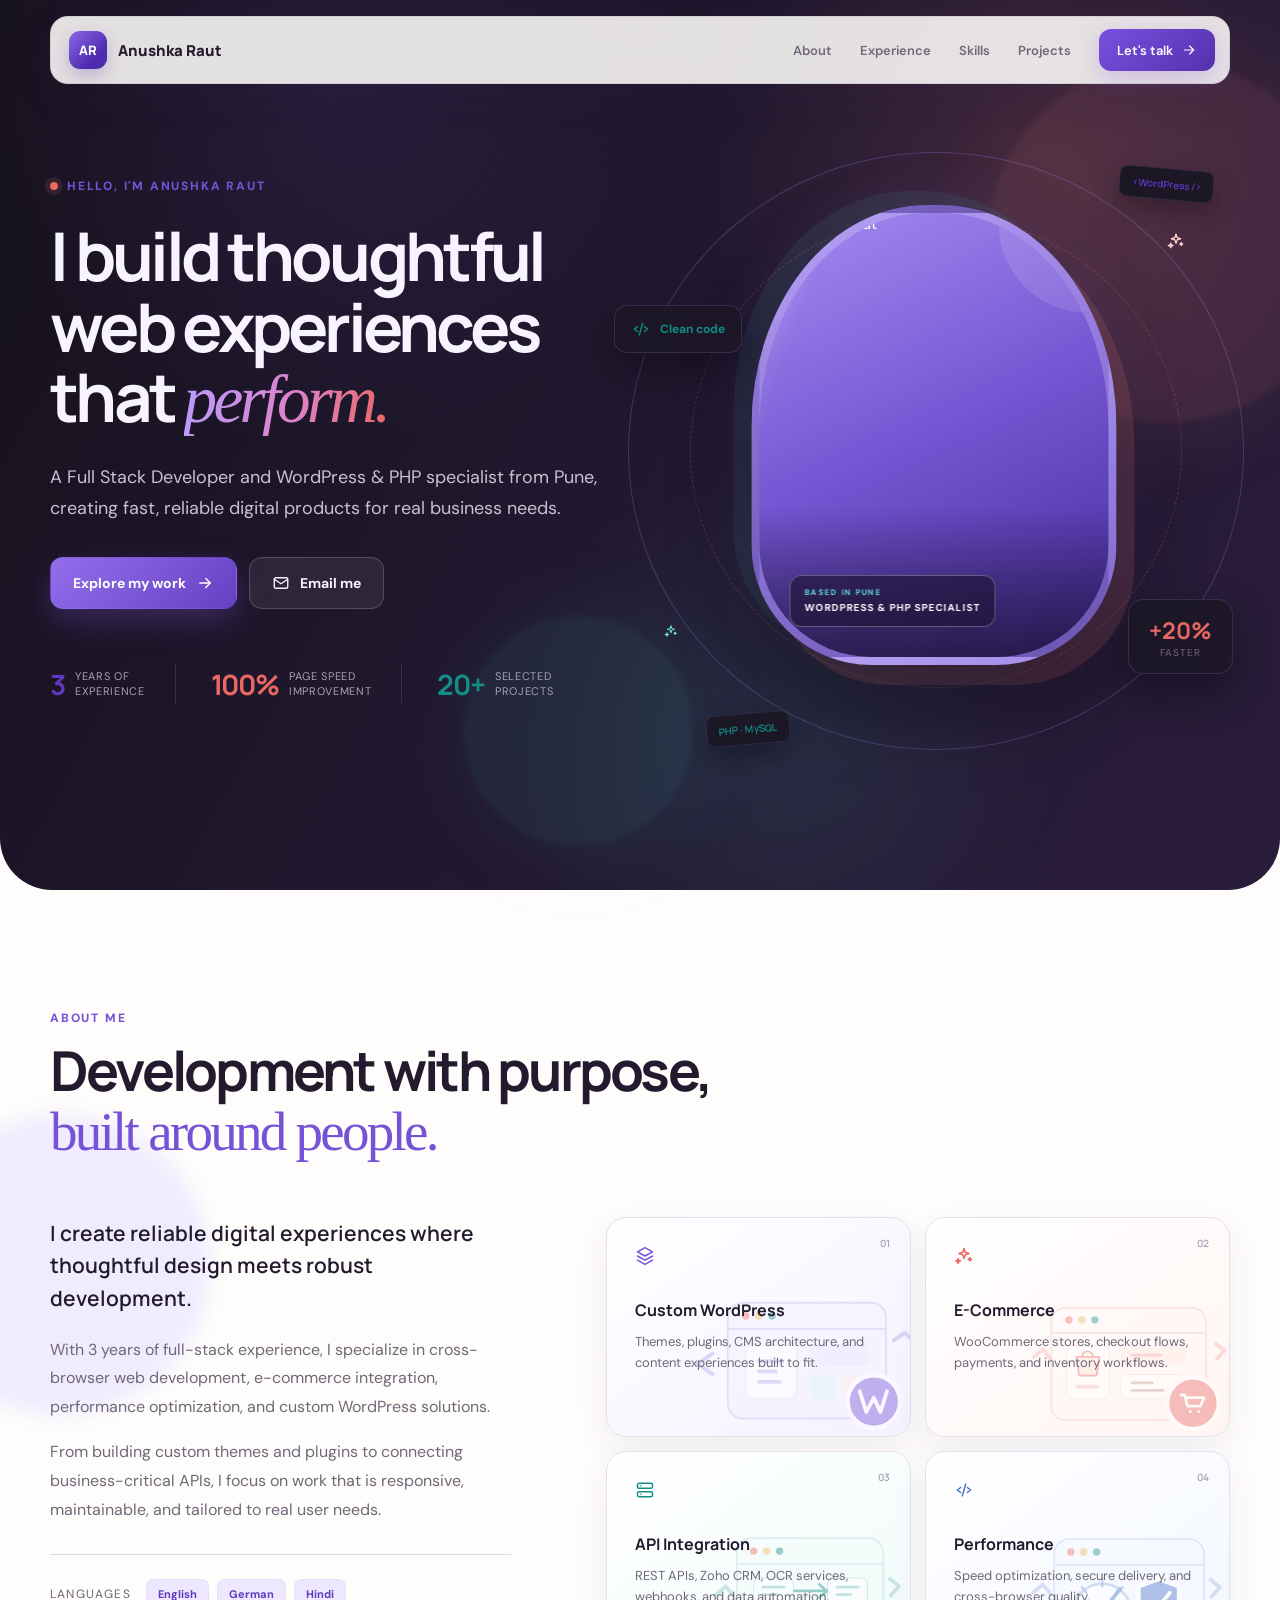
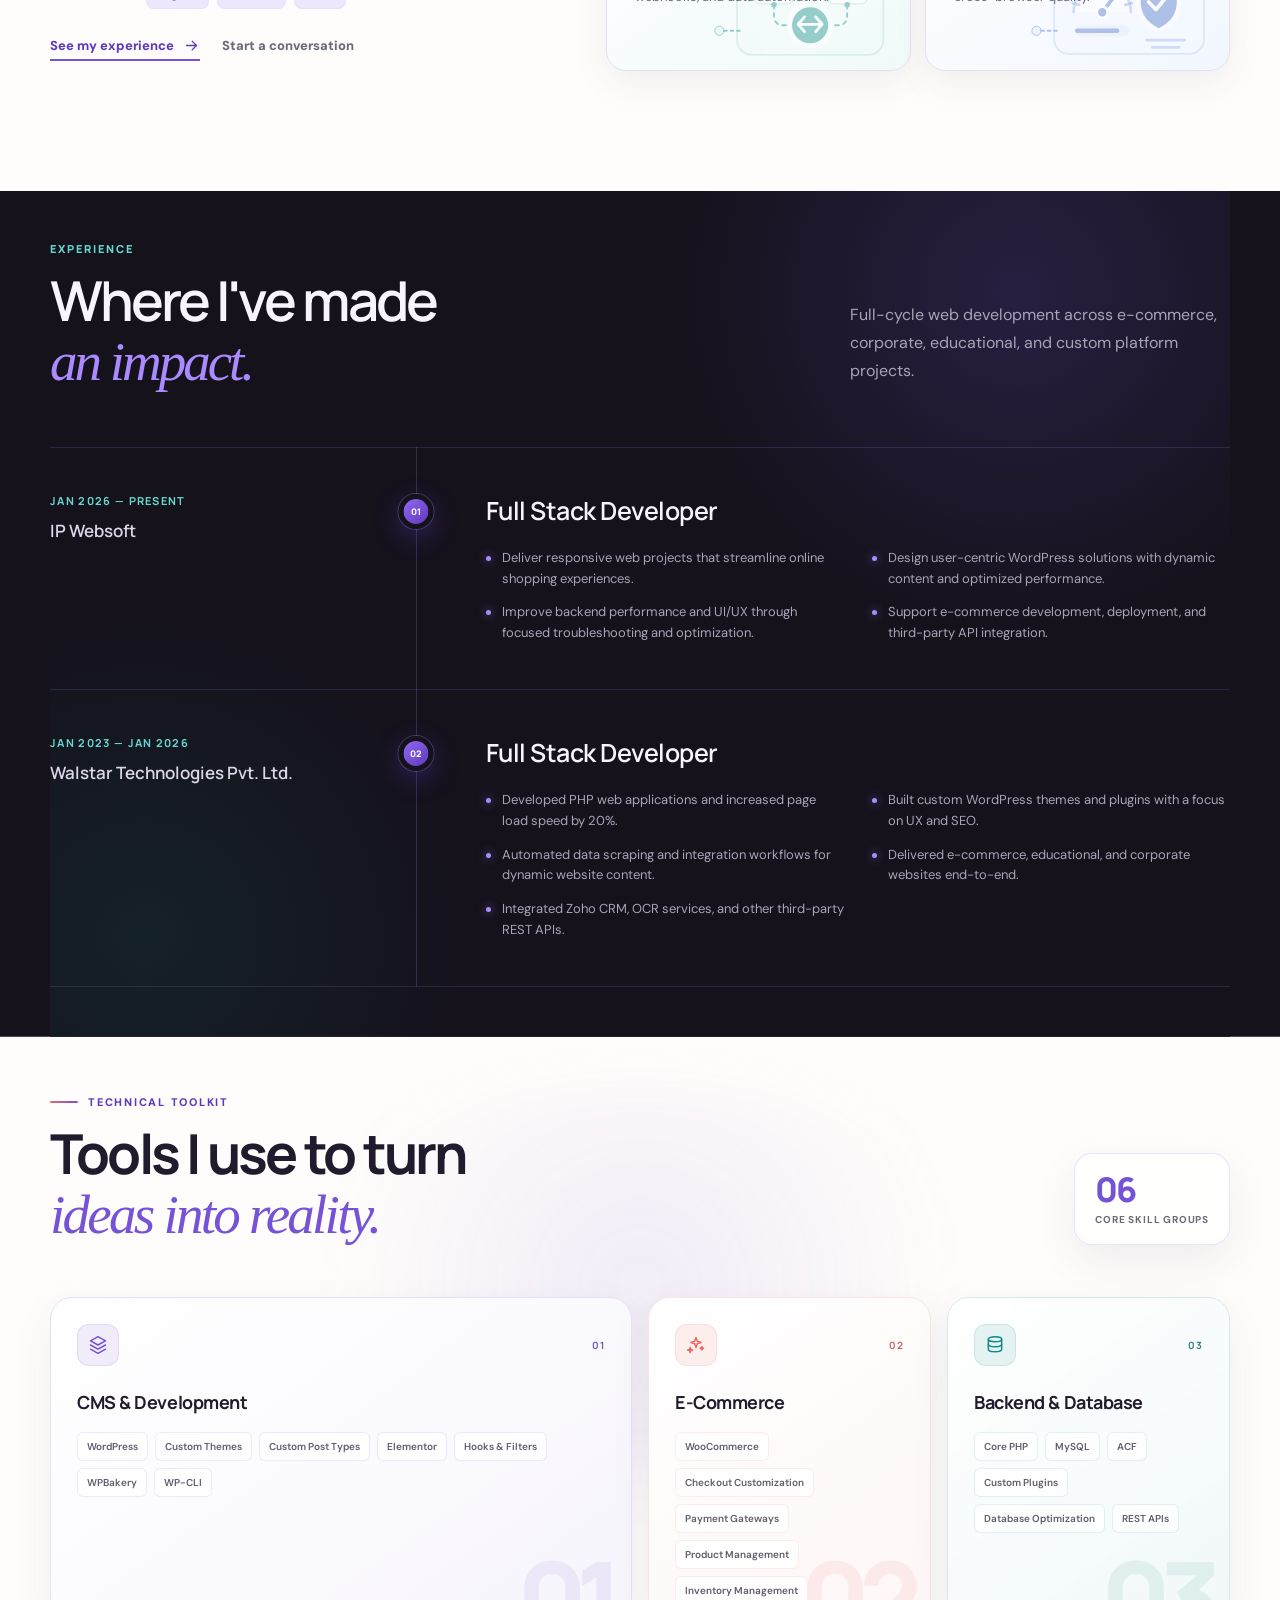
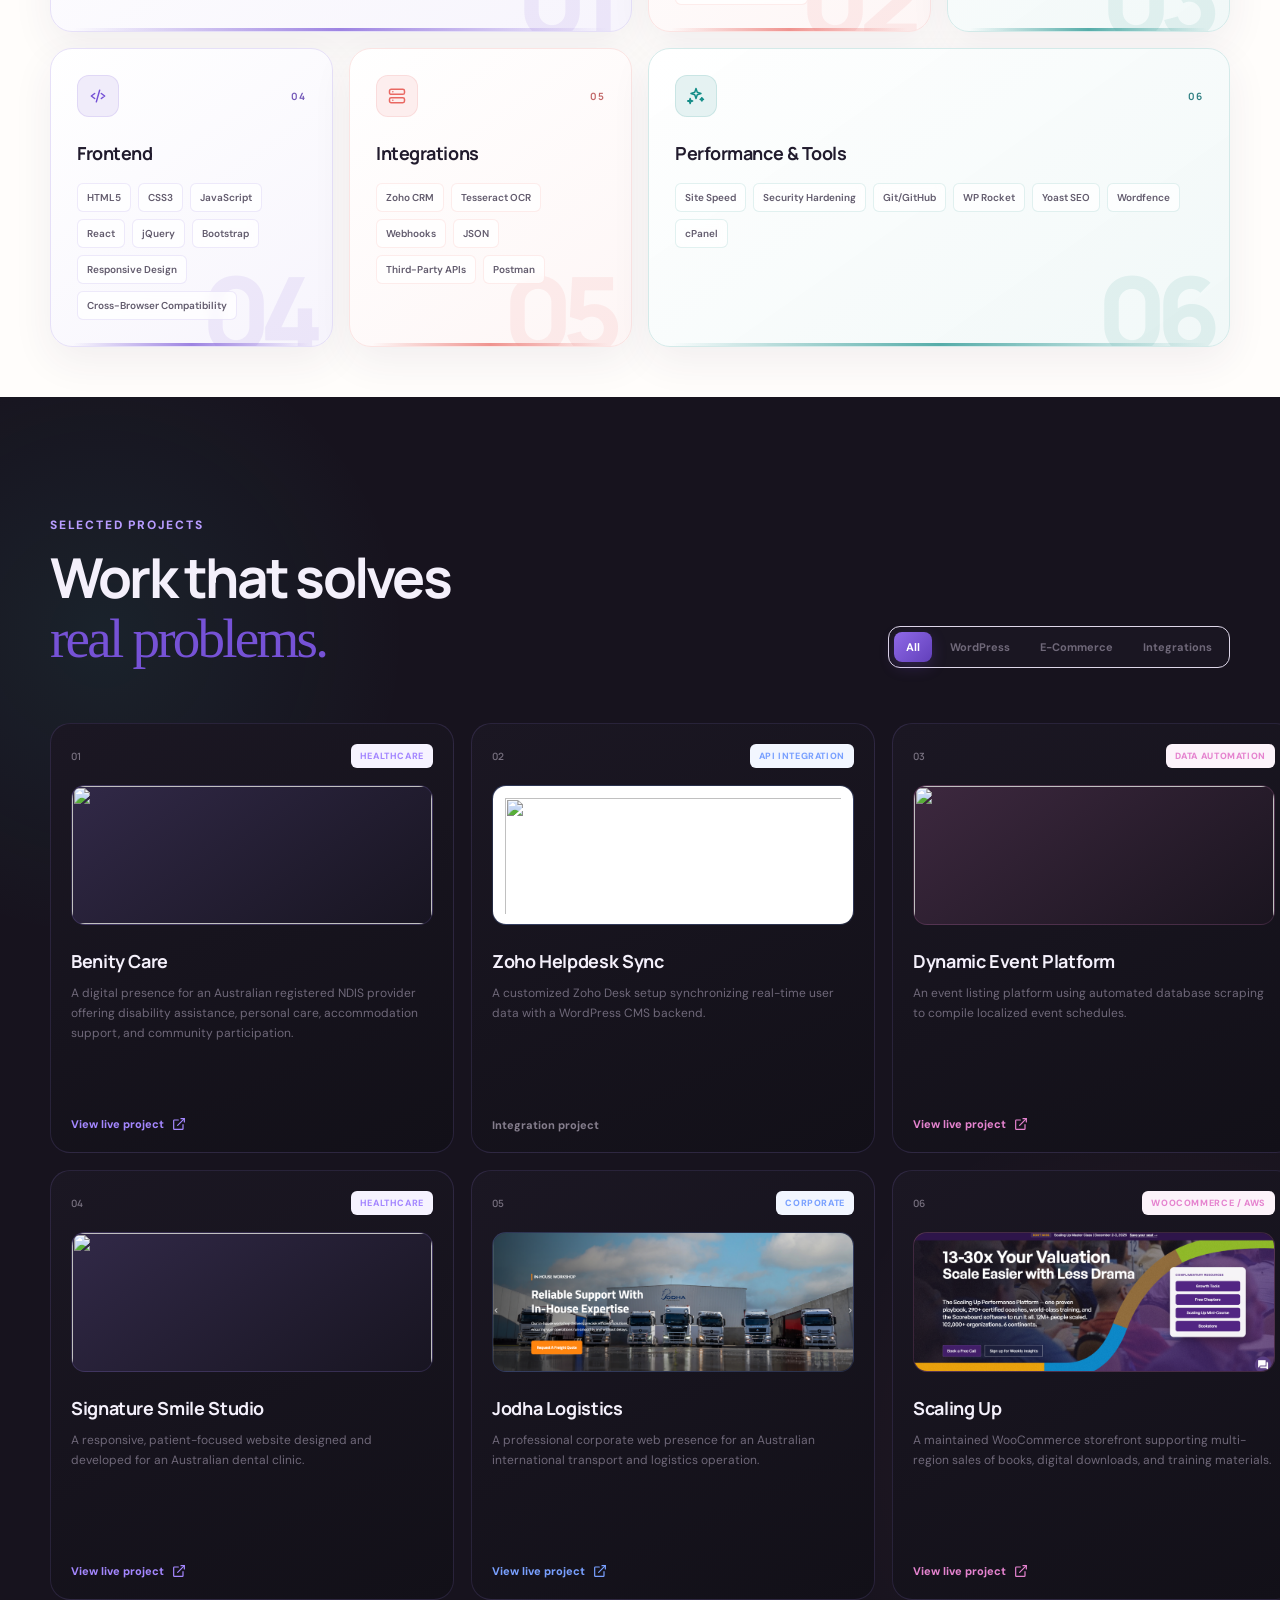
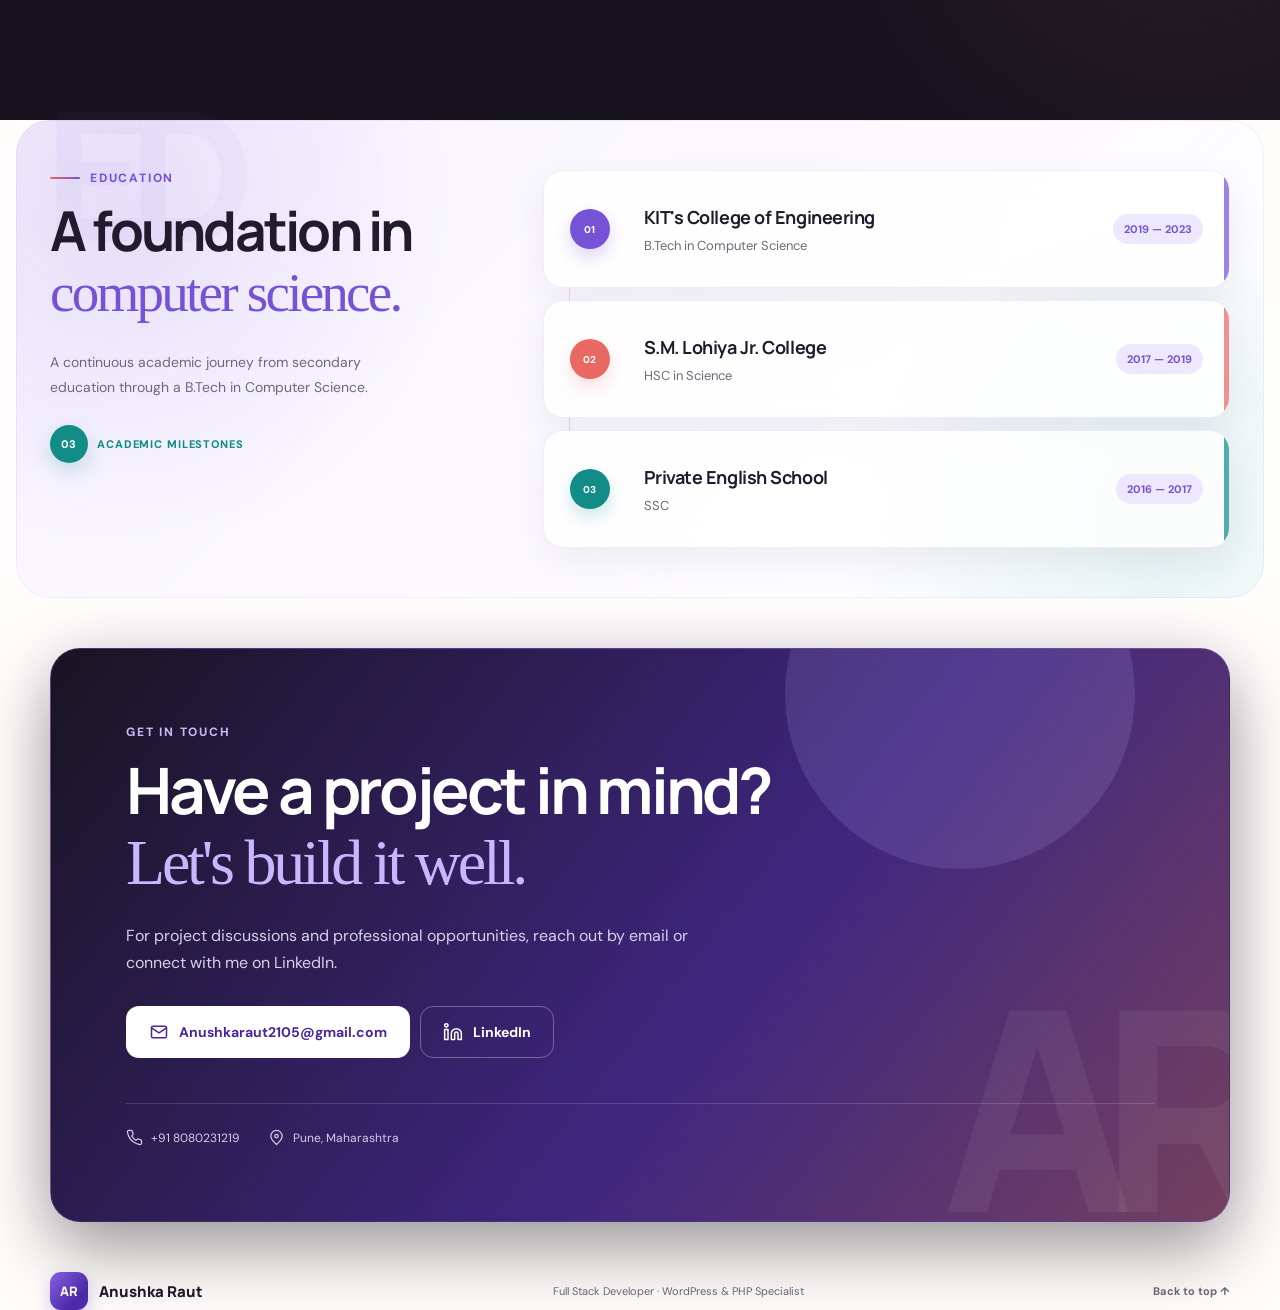
==== index.html @ 2fed09af "Add files from Figma Make" ====
<!doctype html>
<html lang="en">
  <head>
    <meta charset="UTF-8" />
    <meta name="viewport" content="width=device-width, initial-scale=1.0" />
    <meta name="description" content="Anushka Raut — Full Stack Developer and WordPress & PHP specialist in Pune." />
    <title>Anushka Raut | Full Stack Developer</title>
    <link rel="icon" href="/favicon.svg" />
    <link rel="stylesheet" href="/style.css" />
    <script type="module" src="/script.js"></script>
  </head>
  <body>
<div class="app-shell">
<header class="site-header">
<a href="#home" class="brand" aria-label="Anushka Raut, home">
<span>AR</span>
<strong>Anushka Raut</strong>
</a>
<nav class="nav-links" aria-label="Main navigation">
<a href="#about" class="">About</a>
<a href="#experience" class="">Experience</a>
<a href="#skills" class="">Skills</a>
<a href="#projects" class="">Projects</a>
<a class="nav-contact" href="#contact">Let&#x27;s talk <svg width="16" height="16" viewBox="0 0 24 24" fill="none" stroke="currentColor" stroke-width="1.8" stroke-linecap="round" stroke-linejoin="round" aria-hidden="true">
<path d="M5 12h14">
</path>
<path d="m13 6 6 6-6 6">
</path>
</svg>
</a>
</nav>
<button class="menu-button" aria-label="Open menu" aria-expanded="false">
<svg width="20" height="20" viewBox="0 0 24 24" fill="none" stroke="currentColor" stroke-width="1.8" stroke-linecap="round" stroke-linejoin="round" aria-hidden="true">
<path d="M4 7h16">
</path>
<path d="M4 12h16">
</path>
<path d="M4 17h16">
</path>
</svg>
</button>
</header>
<main>
<section id="home" class="hero section-wrap">
<div class="hero-glow glow-one">
</div>
<div class="hero-glow glow-two">
</div>
<div class="hero-content reveal">
<p class="eyebrow">
<span class="eyebrow-dot">
</span> Hello, I&#x27;m Anushka Raut</p>
<h1>I build thoughtful web experiences that <em>perform.</em>
</h1>
<p class="hero-copy">A Full Stack Developer and WordPress &amp; PHP specialist from Pune, creating fast, reliable digital products for real business needs.</p>
<div class="hero-actions">
<a href="#projects" class="button button-primary">Explore my work <svg width="18" height="18" viewBox="0 0 24 24" fill="none" stroke="currentColor" stroke-width="1.8" stroke-linecap="round" stroke-linejoin="round" aria-hidden="true">
<path d="M5 12h14">
</path>
<path d="m13 6 6 6-6 6">
</path>
</svg>
</a>
<a href="mailto:Anushkaraut2105@gmail.com" class="button button-secondary">
<svg width="18" height="18" viewBox="0 0 24 24" fill="none" stroke="currentColor" stroke-width="1.8" stroke-linecap="round" stroke-linejoin="round" aria-hidden="true">
<rect x="3" y="5" width="18" height="14" rx="2">
</rect>
<path d="m3 7 9 6 9-6">
</path>
</svg> Email me</a>
</div>
<div class="hero-proof">
<div>
<strong>3</strong>
<span>Years of<br/>experience</span>
</div>
<div>
<strong>100%</strong>
<span>Page speed<br/>improvement</span>
</div>
<div>
<strong>20+</strong>
<span>Selected<br/>projects</span>
</div>
</div>
</div>
<div class="hero-visual" aria-hidden="true">
<div class="orbit orbit-one">
</div>
<div class="orbit orbit-two">
</div>
<div class="portrait-mark">
<span class="mark-shine">
</span>
<span class="portrait-scan">
</span>
<img src="/anushka-raut-portrait.jpg" alt="Anushka Raut" class="absolute inset-0 h-full w-full object-cover object-top"/>
<small>
<span>Based in Pune</span>WordPress &amp; PHP Specialist</small>
</div>
<div class="floating-card card-code">
<svg width="20" height="20" viewBox="0 0 24 24" fill="none" stroke="currentColor" stroke-width="1.8" stroke-linecap="round" stroke-linejoin="round" aria-hidden="true">
<path d="m8 9-4 3 4 3">
</path>
<path d="m16 9 4 3-4 3">
</path>
<path d="m14 5-4 14">
</path>
</svg>
<span>Clean code</span>
</div>
<div class="floating-card card-speed">
<strong>+20%</strong>
<span>Faster</span>
</div>
<div class="code-pill pill-one">&lt;WordPress /&gt;</div>
<div class="code-pill pill-two">PHP · MySQL</div>
<span class="portrait-spark spark-one">
<svg width="18" height="18" viewBox="0 0 24 24" fill="none" stroke="currentColor" stroke-width="1.8" stroke-linecap="round" stroke-linejoin="round" aria-hidden="true">
<path d="m12 3-1.5 4.5L6 9l4.5 1.5L12 15l1.5-4.5L18 9l-4.5-1.5L12 3ZM5 15l-.7 2.3L2 18l2.3.7L5 21l.7-2.3L8 18l-2.3-.7L5 15ZM19 14l-.7 1.3-1.3.7 1.3.7L19 18l.7-1.3 1.3-.7-1.3-.7L19 14Z">
</path>
</svg>
</span>
<span class="portrait-spark spark-two">
<svg width="14" height="14" viewBox="0 0 24 24" fill="none" stroke="currentColor" stroke-width="1.8" stroke-linecap="round" stroke-linejoin="round" aria-hidden="true">
<path d="m12 3-1.5 4.5L6 9l4.5 1.5L12 15l1.5-4.5L18 9l-4.5-1.5L12 3ZM5 15l-.7 2.3L2 18l2.3.7L5 21l.7-2.3L8 18l-2.3-.7L5 15ZM19 14l-.7 1.3-1.3.7 1.3.7L19 18l.7-1.3 1.3-.7-1.3-.7L19 14Z">
</path>
</svg>
</span>
</div>
</section>
<section id="about" class="about section-wrap">
<div class="section-heading">
<p class="section-kicker">About me</p>
<h2>Development with purpose,<br/>
<span>built around people.</span>
</h2>
</div>
<div class="about-grid">
<div class="about-copy">
<p class="lead">I create reliable digital experiences where thoughtful design meets robust development.</p>
<p>With 3 years of full-stack experience, I specialize in cross-browser web development, e-commerce integration, performance optimization, and custom WordPress solutions.</p>
<p>From building custom themes and plugins to connecting business-critical APIs, I focus on work that is responsive, maintainable, and tailored to real user needs.</p>
<div class="language-row">
<span>Languages</span>
<strong>English</strong>
<strong>German</strong>
<strong>Hindi</strong>
</div>
<div class="about-actions">
<a href="#experience" class="text-link">See my experience <svg width="17" height="17" viewBox="0 0 24 24" fill="none" stroke="currentColor" stroke-width="1.8" stroke-linecap="round" stroke-linejoin="round" aria-hidden="true">
<path d="M5 12h14">
</path>
<path d="m13 6 6 6-6 6">
</path>
</svg>
</a>
<a href="#contact" class="text-link muted-link">Start a conversation</a>
</div>
</div>
<div class="focus-grid">
<article style="background-image:url(&quot;data:image/svg+xml,%3Csvg xmlns=&#x27;http://www.w3.org/2000/svg&#x27; width=&#x27;260&#x27; height=&#x27;190&#x27; viewBox=&#x27;0 0 260 190&#x27;%3E%3Cg opacity=&#x27;.42&#x27; fill=&#x27;none&#x27; stroke-linecap=&#x27;round&#x27; stroke-linejoin=&#x27;round&#x27;%3E%3Cpath d=&#x27;M72 40h136a16 16 0 0 1 16 16v91a16 16 0 0 1-16 16H72a16 16 0 0 1-16-16V56a16 16 0 0 1 16-16Z&#x27; fill=&#x27;%23f4f0ff&#x27; stroke=&#x27;%23cbbcf1&#x27; stroke-width=&#x27;2&#x27;/%3E%3Cpath d=&#x27;M57 68h166&#x27; stroke=&#x27;%23cbbcf1&#x27; stroke-width=&#x27;2&#x27;/%3E%3Ccircle cx=&#x27;75&#x27; cy=&#x27;54&#x27; r=&#x27;4&#x27; fill=&#x27;%23e96862&#x27;/%3E%3Ccircle cx=&#x27;89&#x27; cy=&#x27;54&#x27; r=&#x27;4&#x27; fill=&#x27;%23f2b45f&#x27;/%3E%3Ccircle cx=&#x27;103&#x27; cy=&#x27;54&#x27; r=&#x27;4&#x27; fill=&#x27;%23128c87&#x27;/%3E%3Crect x=&#x27;75&#x27; y=&#x27;85&#x27; width=&#x27;54&#x27; height=&#x27;57&#x27; rx=&#x27;8&#x27; fill=&#x27;%23ffffff&#x27; stroke=&#x27;%23ded7e9&#x27;/%3E%3Cpath d=&#x27;M89 102h25M89 113h18M89 124h22&#x27; stroke=&#x27;%237652d6&#x27; stroke-width=&#x27;4&#x27; opacity=&#x27;.45&#x27;/%3E%3Crect x=&#x27;143&#x27; y=&#x27;85&#x27; width=&#x27;62&#x27; height=&#x27;22&#x27; rx=&#x27;6&#x27; fill=&#x27;%23e9e1ff&#x27;/%3E%3Crect x=&#x27;143&#x27; y=&#x27;117&#x27; width=&#x27;28&#x27; height=&#x27;25&#x27; rx=&#x27;6&#x27; fill=&#x27;%23d9f3f0&#x27;/%3E%3Crect x=&#x27;177&#x27; y=&#x27;117&#x27; width=&#x27;28&#x27; height=&#x27;25&#x27; rx=&#x27;6&#x27; fill=&#x27;%23ffe8e5&#x27;/%3E%3Ccircle cx=&#x27;211&#x27; cy=&#x27;145&#x27; r=&#x27;28&#x27; fill=&#x27;%237652d6&#x27; stroke=&#x27;%23ffffff&#x27; stroke-width=&#x27;5&#x27;/%3E%3Cpath d=&#x27;m196 134 7 22 8-15 7 15 7-22&#x27; stroke=&#x27;%23ffffff&#x27; stroke-width=&#x27;4&#x27;/%3E%3Cpath d=&#x27;M40 94 24 105l16 11M232 80l12-8 10 10&#x27; stroke=&#x27;%237652d6&#x27; stroke-width=&#x27;4&#x27; opacity=&#x27;.5&#x27;/%3E%3C/g%3E%3C/svg%3E&quot;), linear-gradient(145deg, rgba(255,255,255,.97), rgba(244,240,255,.92));background-position:right -10px bottom -8px, center;background-repeat:no-repeat;background-size:245px auto, cover">
<span>01</span>
<svg width="20" height="20" viewBox="0 0 24 24" fill="none" stroke="currentColor" stroke-width="1.8" stroke-linecap="round" stroke-linejoin="round" aria-hidden="true">
<path d="m12 2 9 5-9 5-9-5 9-5Z">
</path>
<path d="m3 12 9 5 9-5">
</path>
<path d="m3 17 9 5 9-5">
</path>
</svg>
<h3>Custom WordPress</h3>
<p>Themes, plugins, CMS architecture, and content experiences built to fit.</p>
</article>
<article style="background-image:url(&quot;data:image/svg+xml,%3Csvg xmlns=&#x27;http://www.w3.org/2000/svg&#x27; width=&#x27;270&#x27; height=&#x27;190&#x27; viewBox=&#x27;0 0 270 190&#x27;%3E%3Cg opacity=&#x27;.4&#x27; fill=&#x27;none&#x27; stroke-linecap=&#x27;round&#x27; stroke-linejoin=&#x27;round&#x27;%3E%3Cpath d=&#x27;M78 43h137a15 15 0 0 1 15 15v91a15 15 0 0 1-15 15H78a15 15 0 0 1-15-15V58a15 15 0 0 1 15-15Z&#x27; fill=&#x27;%23fff7f5&#x27; stroke=&#x27;%23f0c5c1&#x27; stroke-width=&#x27;2&#x27;/%3E%3Cpath d=&#x27;M64 70h165&#x27; stroke=&#x27;%23f0c5c1&#x27; stroke-width=&#x27;2&#x27;/%3E%3Ccircle cx=&#x27;82&#x27; cy=&#x27;56&#x27; r=&#x27;4&#x27; fill=&#x27;%23e96862&#x27;/%3E%3Ccircle cx=&#x27;96&#x27; cy=&#x27;56&#x27; r=&#x27;4&#x27; fill=&#x27;%23f2b45f&#x27;/%3E%3Ccircle cx=&#x27;110&#x27; cy=&#x27;56&#x27; r=&#x27;4&#x27; fill=&#x27;%23128c87&#x27;/%3E%3Crect x=&#x27;79&#x27; y=&#x27;84&#x27; width=&#x27;47&#x27; height=&#x27;57&#x27; rx=&#x27;8&#x27; fill=&#x27;%23ffffff&#x27; stroke=&#x27;%23efd8d5&#x27;/%3E%3Cpath d=&#x27;M90 96h25l-3 20H93Z&#x27; fill=&#x27;%23ffe1dd&#x27; stroke=&#x27;%23e96862&#x27; stroke-width=&#x27;2&#x27;/%3E%3Cpath d=&#x27;M96 96a6 6 0 0 1 12 0&#x27; stroke=&#x27;%23e96862&#x27; stroke-width=&#x27;2&#x27;/%3E%3Cpath d=&#x27;M91 128h22&#x27; stroke=&#x27;%23e96862&#x27; stroke-width=&#x27;4&#x27; opacity=&#x27;.45&#x27;/%3E%3Crect x=&#x27;138&#x27; y=&#x27;84&#x27; width=&#x27;71&#x27; height=&#x27;21&#x27; rx=&#x27;6&#x27; fill=&#x27;%23ffe5e2&#x27;/%3E%3Cpath d=&#x27;M150 94h31&#x27; stroke=&#x27;%23e96862&#x27; stroke-width=&#x27;3&#x27; opacity=&#x27;.6&#x27;/%3E%3Crect x=&#x27;138&#x27; y=&#x27;115&#x27; width=&#x27;71&#x27; height=&#x27;26&#x27; rx=&#x27;7&#x27; fill=&#x27;%23ffffff&#x27; stroke=&#x27;%23efd8d5&#x27;/%3E%3Cpath d=&#x27;M150 124h22M150 132h34&#x27; stroke=&#x27;%23c89f9b&#x27; stroke-width=&#x27;3&#x27;/%3E%3Ccircle cx=&#x27;216&#x27; cy=&#x27;146&#x27; r=&#x27;28&#x27; fill=&#x27;%23e96862&#x27; stroke=&#x27;%23ffffff&#x27; stroke-width=&#x27;5&#x27;/%3E%3Cpath d=&#x27;M203 137h4l3 12h14l4-9h-18M213 155h.1M222 155h.1&#x27; stroke=&#x27;%23ffffff&#x27; stroke-width=&#x27;3&#x27;/%3E%3Cpath d=&#x27;m44 96 10-8 8 10M241 82l9 7-8 9&#x27; stroke=&#x27;%23e96862&#x27; stroke-width=&#x27;4&#x27; opacity=&#x27;.5&#x27;/%3E%3C/g%3E%3C/svg%3E&quot;), linear-gradient(145deg, rgba(255,255,255,.97), rgba(255,244,242,.92));background-position:right -14px bottom -8px, center;background-repeat:no-repeat;background-size:250px auto, cover">
<span>02</span>
<svg width="20" height="20" viewBox="0 0 24 24" fill="none" stroke="currentColor" stroke-width="1.8" stroke-linecap="round" stroke-linejoin="round" aria-hidden="true">
<path d="m12 3-1.5 4.5L6 9l4.5 1.5L12 15l1.5-4.5L18 9l-4.5-1.5L12 3ZM5 15l-.7 2.3L2 18l2.3.7L5 21l.7-2.3L8 18l-2.3-.7L5 15ZM19 14l-.7 1.3-1.3.7 1.3.7L19 18l.7-1.3 1.3-.7-1.3-.7L19 14Z">
</path>
</svg>
<h3>E-Commerce</h3>
<p>WooCommerce stores, checkout flows, payments, and inventory workflows.</p>
</article>
<article style="background-image:url(&quot;data:image/svg+xml,%3Csvg xmlns=&#x27;http://www.w3.org/2000/svg&#x27; width=&#x27;270&#x27; height=&#x27;190&#x27; viewBox=&#x27;0 0 270 190&#x27;%3E%3Cg opacity=&#x27;.42&#x27; fill=&#x27;none&#x27; stroke-linecap=&#x27;round&#x27; stroke-linejoin=&#x27;round&#x27;%3E%3Cpath d=&#x27;M84 39h126a16 16 0 0 1 16 16v94a16 16 0 0 1-16 16H84a16 16 0 0 1-16-16V55a16 16 0 0 1 16-16Z&#x27; fill=&#x27;%23f1fbfa&#x27; stroke=&#x27;%23b7dedb&#x27; stroke-width=&#x27;2&#x27;/%3E%3Cpath d=&#x27;M69 67h156&#x27; stroke=&#x27;%23b7dedb&#x27; stroke-width=&#x27;2&#x27;/%3E%3Ccircle cx=&#x27;86&#x27; cy=&#x27;53&#x27; r=&#x27;4&#x27; fill=&#x27;%23e96862&#x27;/%3E%3Ccircle cx=&#x27;100&#x27; cy=&#x27;53&#x27; r=&#x27;4&#x27; fill=&#x27;%23f2b45f&#x27;/%3E%3Ccircle cx=&#x27;114&#x27; cy=&#x27;53&#x27; r=&#x27;4&#x27; fill=&#x27;%23128c87&#x27;/%3E%3Crect x=&#x27;86&#x27; y=&#x27;82&#x27; width=&#x27;43&#x27; height=&#x27;28&#x27; rx=&#x27;7&#x27; fill=&#x27;%23ffffff&#x27; stroke=&#x27;%239bceca&#x27;/%3E%3Cpath d=&#x27;M96 92h23M96 100h16&#x27; stroke=&#x27;%23128c87&#x27; stroke-width=&#x27;3&#x27; opacity=&#x27;.55&#x27;/%3E%3Crect x=&#x27;166&#x27; y=&#x27;82&#x27; width=&#x27;43&#x27; height=&#x27;28&#x27; rx=&#x27;7&#x27; fill=&#x27;%23ffffff&#x27; stroke=&#x27;%239bceca&#x27;/%3E%3Cpath d=&#x27;M176 92h23M176 100h15&#x27; stroke=&#x27;%23128c87&#x27; stroke-width=&#x27;3&#x27; opacity=&#x27;.55&#x27;/%3E%3Cpath d=&#x27;M130 96h35m-8-7 8 7-8 7&#x27; stroke=&#x27;%23128c87&#x27; stroke-width=&#x27;3&#x27;/%3E%3Ccircle cx=&#x27;147&#x27; cy=&#x27;133&#x27; r=&#x27;22&#x27; fill=&#x27;%23128c87&#x27; stroke=&#x27;%23ffffff&#x27; stroke-width=&#x27;5&#x27;/%3E%3Cpath d=&#x27;M136 132h22M141 124l-7 8 7 8M153 124l7 8-7 8&#x27; stroke=&#x27;%23ffffff&#x27; stroke-width=&#x27;3&#x27;/%3E%3Cpath d=&#x27;M108 111v13c0 5 4 9 9 9h7M187 111v13c0 5-4 9-9 9h-8&#x27; stroke=&#x27;%23128c87&#x27; stroke-width=&#x27;2&#x27; stroke-dasharray=&#x27;4 5&#x27;/%3E%3Ccircle cx=&#x27;108&#x27; cy=&#x27;111&#x27; r=&#x27;3&#x27; fill=&#x27;%23128c87&#x27;/%3E%3Ccircle cx=&#x27;187&#x27; cy=&#x27;111&#x27; r=&#x27;3&#x27; fill=&#x27;%23128c87&#x27;/%3E%3Cpath d=&#x27;m45 100 11-9 8 10M233 83l10 8-9 10&#x27; stroke=&#x27;%23128c87&#x27; stroke-width=&#x27;4&#x27; opacity=&#x27;.48&#x27;/%3E%3Ccircle cx=&#x27;49&#x27; cy=&#x27;139&#x27; r=&#x27;5&#x27; fill=&#x27;%23d9f3f0&#x27; stroke=&#x27;%23128c87&#x27;/%3E%3Cpath d=&#x27;M54 139h20&#x27; stroke=&#x27;%23128c87&#x27; stroke-width=&#x27;2&#x27; stroke-dasharray=&#x27;3 4&#x27;/%3E%3C/g%3E%3C/svg%3E&quot;), linear-gradient(145deg, rgba(255,255,255,.97), rgba(239,250,249,.92));background-position:right -14px bottom -8px, center;background-repeat:no-repeat;background-size:250px auto, cover">
<span>03</span>
<svg width="20" height="20" viewBox="0 0 24 24" fill="none" stroke="currentColor" stroke-width="1.8" stroke-linecap="round" stroke-linejoin="round" aria-hidden="true">
<rect x="3" y="4" width="18" height="6" rx="2">
</rect>
<rect x="3" y="14" width="18" height="6" rx="2">
</rect>
<path d="M7 7h.01M7 17h.01">
</path>
</svg>
<h3>API Integration</h3>
<p>REST APIs, Zoho CRM, OCR services, webhooks, and data automation.</p>
</article>
<article style="background-image:url(&quot;data:image/svg+xml,%3Csvg xmlns=&#x27;http://www.w3.org/2000/svg&#x27; width=&#x27;270&#x27; height=&#x27;190&#x27; viewBox=&#x27;0 0 270 190&#x27;%3E%3Cg opacity=&#x27;.42&#x27; fill=&#x27;none&#x27; stroke-linecap=&#x27;round&#x27; stroke-linejoin=&#x27;round&#x27;%3E%3Cpath d=&#x27;M82 40h130a16 16 0 0 1 16 16v92a16 16 0 0 1-16 16H82a16 16 0 0 1-16-16V56a16 16 0 0 1 16-16Z&#x27; fill=&#x27;%23f3f7ff&#x27; stroke=&#x27;%23bed0f2&#x27; stroke-width=&#x27;2&#x27;/%3E%3Cpath d=&#x27;M67 68h160&#x27; stroke=&#x27;%23bed0f2&#x27; stroke-width=&#x27;2&#x27;/%3E%3Ccircle cx=&#x27;84&#x27; cy=&#x27;54&#x27; r=&#x27;4&#x27; fill=&#x27;%23e96862&#x27;/%3E%3Ccircle cx=&#x27;98&#x27; cy=&#x27;54&#x27; r=&#x27;4&#x27; fill=&#x27;%23f2b45f&#x27;/%3E%3Ccircle cx=&#x27;112&#x27; cy=&#x27;54&#x27; r=&#x27;4&#x27; fill=&#x27;%23128c87&#x27;/%3E%3Cpath d=&#x27;M87 119a31 31 0 0 1 62 0&#x27; fill=&#x27;%23ffffff&#x27; stroke=&#x27;%239bb6e5&#x27; stroke-width=&#x27;3&#x27;/%3E%3Cpath d=&#x27;M118 119 137 94&#x27; stroke=&#x27;%234b72c9&#x27; stroke-width=&#x27;4&#x27;/%3E%3Ccircle cx=&#x27;118&#x27; cy=&#x27;119&#x27; r=&#x27;6&#x27; fill=&#x27;%234b72c9&#x27; stroke=&#x27;%23ffffff&#x27; stroke-width=&#x27;3&#x27;/%3E%3Cpath d=&#x27;M93 111l-7-2M101 98l-5-6M118 91v-8M135 98l5-6M143 111l7-2&#x27; stroke=&#x27;%234b72c9&#x27; stroke-width=&#x27;3&#x27; opacity=&#x27;.6&#x27;/%3E%3Crect x=&#x27;89&#x27; y=&#x27;133&#x27; width=&#x27;58&#x27; height=&#x27;12&#x27; rx=&#x27;6&#x27; fill=&#x27;%23dfe9fb&#x27;/%3E%3Cpath d=&#x27;M91 139h43&#x27; stroke=&#x27;%234b72c9&#x27; stroke-width=&#x27;5&#x27;/%3E%3Cpath d=&#x27;M179 83l22 8v17c0 15-9 25-22 31-13-6-22-16-22-31V91Z&#x27; fill=&#x27;%234b72c9&#x27; stroke=&#x27;%23ffffff&#x27; stroke-width=&#x27;5&#x27;/%3E%3Cpath d=&#x27;m168 108 8 8 15-18&#x27; stroke=&#x27;%23ffffff&#x27; stroke-width=&#x27;4&#x27;/%3E%3Cpath d=&#x27;M166 149h41M172 157h29&#x27; stroke=&#x27;%239bb6e5&#x27; stroke-width=&#x27;3&#x27;/%3E%3Cpath d=&#x27;m43 98 11-9 8 10M235 84l10 8-9 10&#x27; stroke=&#x27;%234b72c9&#x27; stroke-width=&#x27;4&#x27; opacity=&#x27;.48&#x27;/%3E%3Ccircle cx=&#x27;47&#x27; cy=&#x27;139&#x27; r=&#x27;5&#x27; fill=&#x27;%23dfe9fb&#x27; stroke=&#x27;%234b72c9&#x27;/%3E%3Cpath d=&#x27;M52 139h20&#x27; stroke=&#x27;%234b72c9&#x27; stroke-width=&#x27;2&#x27; stroke-dasharray=&#x27;3 4&#x27;/%3E%3C/g%3E%3C/svg%3E&quot;), linear-gradient(145deg, rgba(255,255,255,.97), rgba(241,246,255,.92));background-position:right -14px bottom -8px, center;background-repeat:no-repeat;background-size:250px auto, cover">
<span>04</span>
<svg width="20" height="20" viewBox="0 0 24 24" fill="none" stroke="currentColor" stroke-width="1.8" stroke-linecap="round" stroke-linejoin="round" aria-hidden="true">
<path d="m8 9-4 3 4 3">
</path>
<path d="m16 9 4 3-4 3">
</path>
<path d="m14 5-4 14">
</path>
</svg>
<h3>Performance</h3>
<p>Speed optimization, secure delivery, and cross-browser quality.</p>
</article>
</div>
</div>
</section>
<section id="experience" class="experience">
<div class="section-wrap experience-stage">
<div class="section-heading split-heading">
<div>
<p class="section-kicker">Experience</p>
<h2>Where I&#x27;ve made<br/>
<span>an impact.</span>
</h2>
</div>
<p>Full-cycle web development across e-commerce, corporate, educational, and custom platform projects.</p>
</div>
<div class="timeline">
<article class="timeline-item">
<div class="timeline-marker">
<span>01</span>
</div>
<div class="job-meta">
<p>Jan 2026 — Present</p>
<strong>IP Websoft</strong>
</div>
<div class="job-details">
<h3>Full Stack Developer</h3>
<ul>
<li>Deliver responsive web projects that streamline online shopping experiences.</li>
<li>Design user-centric WordPress solutions with dynamic content and optimized performance.</li>
<li>Improve backend performance and UI/UX through focused troubleshooting and optimization.</li>
<li>Support e-commerce development, deployment, and third-party API integration.</li>
</ul>
</div>
</article>
<article class="timeline-item">
<div class="timeline-marker">
<span>02</span>
</div>
<div class="job-meta">
<p>Jan 2023 — Jan 2026</p>
<strong>Walstar Technologies Pvt. Ltd.</strong>
</div>
<div class="job-details">
<h3>Full Stack Developer</h3>
<ul>
<li>Developed PHP web applications and increased page load speed by 20%.</li>
<li>Built custom WordPress themes and plugins with a focus on UX and SEO.</li>
<li>Automated data scraping and integration workflows for dynamic website content.</li>
<li>Delivered e-commerce, educational, and corporate websites end-to-end.</li>
<li>Integrated Zoho CRM, OCR services, and other third-party REST APIs.</li>
</ul>
</div>
</article>
</div>
</div>
</section>
<section id="skills" class="skills section-wrap skills-showcase">
<div class="section-heading skills-heading">
<div>
<p class="section-kicker">Technical toolkit</p>
<h2>Tools I use to turn<br/>
<span>ideas into reality.</span>
</h2>
</div>
<div class="skills-summary" aria-label="Six core skill groups">
<strong>06</strong>
<span>Core skill groups</span>
</div>
</div>
<div class="skills-grid">
<article class="skill-card" data-index="01">
<div class="skill-card-top">
<div class="skill-icon">
<svg width="20" height="20" viewBox="0 0 24 24" fill="none" stroke="currentColor" stroke-width="1.8" stroke-linecap="round" stroke-linejoin="round" aria-hidden="true">
<path d="m12 2 9 5-9 5-9-5 9-5Z">
</path>
<path d="m3 12 9 5 9-5">
</path>
<path d="m3 17 9 5 9-5">
</path>
</svg>
</div>
<span class="skill-card-index">01</span>
</div>
<h3>CMS &amp; Development</h3>
<div class="skill-tags">
<span>WordPress</span>
<span>Custom Themes</span>
<span>Custom Post Types</span>
<span>Elementor</span>
<span>Hooks &amp; Filters</span>
<span>WPBakery</span>
<span>WP-CLI</span>
</div>
</article>
<article class="skill-card" data-index="02">
<div class="skill-card-top">
<div class="skill-icon">
<svg width="20" height="20" viewBox="0 0 24 24" fill="none" stroke="currentColor" stroke-width="1.8" stroke-linecap="round" stroke-linejoin="round" aria-hidden="true">
<path d="m12 3-1.5 4.5L6 9l4.5 1.5L12 15l1.5-4.5L18 9l-4.5-1.5L12 3ZM5 15l-.7 2.3L2 18l2.3.7L5 21l.7-2.3L8 18l-2.3-.7L5 15ZM19 14l-.7 1.3-1.3.7 1.3.7L19 18l.7-1.3 1.3-.7-1.3-.7L19 14Z">
</path>
</svg>
</div>
<span class="skill-card-index">02</span>
</div>
<h3>E-Commerce</h3>
<div class="skill-tags">
<span>WooCommerce</span>
<span>Checkout Customization</span>
<span>Payment Gateways</span>
<span>Product Management</span>
<span>Inventory Management</span>
</div>
</article>
<article class="skill-card" data-index="03">
<div class="skill-card-top">
<div class="skill-icon">
<svg width="20" height="20" viewBox="0 0 24 24" fill="none" stroke="currentColor" stroke-width="1.8" stroke-linecap="round" stroke-linejoin="round" aria-hidden="true">
<ellipse cx="12" cy="5" rx="8" ry="3">
</ellipse>
<path d="M4 5v6c0 1.7 3.6 3 8 3s8-1.3 8-3V5">
</path>
<path d="M4 11v6c0 1.7 3.6 3 8 3s8-1.3 8-3v-6">
</path>
</svg>
</div>
<span class="skill-card-index">03</span>
</div>
<h3>Backend &amp; Database</h3>
<div class="skill-tags">
<span>Core PHP</span>
<span>MySQL</span>
<span>ACF</span>
<span>Custom Plugins</span>
<span>Database Optimization</span>
<span>REST APIs</span>
</div>
</article>
<article class="skill-card" data-index="04">
<div class="skill-card-top">
<div class="skill-icon">
<svg width="20" height="20" viewBox="0 0 24 24" fill="none" stroke="currentColor" stroke-width="1.8" stroke-linecap="round" stroke-linejoin="round" aria-hidden="true">
<path d="m8 9-4 3 4 3">
</path>
<path d="m16 9 4 3-4 3">
</path>
<path d="m14 5-4 14">
</path>
</svg>
</div>
<span class="skill-card-index">04</span>
</div>
<h3>Frontend</h3>
<div class="skill-tags">
<span>HTML5</span>
<span>CSS3</span>
<span>JavaScript</span>
<span>React</span>
<span>jQuery</span>
<span>Bootstrap</span>
<span>Responsive Design</span>
<span>Cross-Browser Compatibility</span>
</div>
</article>
<article class="skill-card" data-index="05">
<div class="skill-card-top">
<div class="skill-icon">
<svg width="20" height="20" viewBox="0 0 24 24" fill="none" stroke="currentColor" stroke-width="1.8" stroke-linecap="round" stroke-linejoin="round" aria-hidden="true">
<rect x="3" y="4" width="18" height="6" rx="2">
</rect>
<rect x="3" y="14" width="18" height="6" rx="2">
</rect>
<path d="M7 7h.01M7 17h.01">
</path>
</svg>
</div>
<span class="skill-card-index">05</span>
</div>
<h3>Integrations</h3>
<div class="skill-tags">
<span>Zoho CRM</span>
<span>Tesseract OCR</span>
<span>Webhooks</span>
<span>JSON</span>
<span>Third-Party APIs</span>
<span>Postman</span>
</div>
</article>
<article class="skill-card" data-index="06">
<div class="skill-card-top">
<div class="skill-icon">
<svg width="20" height="20" viewBox="0 0 24 24" fill="none" stroke="currentColor" stroke-width="1.8" stroke-linecap="round" stroke-linejoin="round" aria-hidden="true">
<path d="m12 3-1.5 4.5L6 9l4.5 1.5L12 15l1.5-4.5L18 9l-4.5-1.5L12 3ZM5 15l-.7 2.3L2 18l2.3.7L5 21l.7-2.3L8 18l-2.3-.7L5 15ZM19 14l-.7 1.3-1.3.7 1.3.7L19 18l.7-1.3 1.3-.7-1.3-.7L19 14Z">
</path>
</svg>
</div>
<span class="skill-card-index">06</span>
</div>
<h3>Performance &amp; Tools</h3>
<div class="skill-tags">
<span>Site Speed</span>
<span>Security Hardening</span>
<span>Git/GitHub</span>
<span>WP Rocket</span>
<span>Yoast SEO</span>
<span>Wordfence</span>
<span>cPanel</span>
</div>
</article>
</div>
</section>
<section id="projects" class="projects">
<div class="section-wrap">
<div class="section-heading split-heading project-heading">
<div>
<p class="section-kicker">Selected projects</p>
<h2>Work that solves<br/>
<span>real problems.</span>
</h2>
</div>
<div class="filters" aria-label="Filter projects">
<button class="active">All</button>
<button class="">WordPress</button>
<button class="">E-Commerce</button>
<button class="">Integrations</button>
</div>
</div>
<div class="projects-grid">
<article data-category="WordPress" data-category="Integrations" data-category="Integrations" data-category="WordPress" data-category="WordPress" data-category="E-Commerce" class="project-card accent-violet">
<div class="project-top">
<span class="project-number">01</span>
<span class="project-label">Healthcare</span>
</div>
<div class="project-symbol" aria-hidden="true">
<img src="/benity-care-project.jpg" alt="" class="h-full w-full object-cover"/>
</div>
<div class="project-content">
<h3>Benity Care</h3>
<p>A digital presence for an Australian registered NDIS provider offering disability assistance, personal care, accommodation support, and community participation.</p>
<a href="https://benitycare.com.au/" target="_blank" rel="noreferrer">View live project <svg width="16" height="16" viewBox="0 0 24 24" fill="none" stroke="currentColor" stroke-width="1.8" stroke-linecap="round" stroke-linejoin="round" aria-hidden="true">
<path d="M15 4h5v5">
</path>
<path d="m10 14 10-10">
</path>
<path d="M18 13v6a1 1 0 0 1-1 1H5a1 1 0 0 1-1-1V7a1 1 0 0 1 1-1h6">
</path>
</svg>
</a>
</div>
</article>
<article class="project-card accent-blue">
<div class="project-top">
<span class="project-number">02</span>
<span class="project-label">API Integration</span>
</div>
<div class="project-symbol" aria-hidden="true">
<img src="/zoho-project-logo.png" alt="" class="h-[140px] w-[360px] max-h-full max-w-full bg-white object-contain p-3"/>
</div>
<div class="project-content">
<h3>Zoho Helpdesk Sync</h3>
<p>A customized Zoho Desk setup synchronizing real-time user data with a WordPress CMS backend.</p>
<span class="case-label">Integration project</span>
</div>
</article>
<article class="project-card accent-pink">
<div class="project-top">
<span class="project-number">03</span>
<span class="project-label">Data Automation</span>
</div>
<div class="project-symbol" aria-hidden="true">
<img src="/dynamic-event-project.jpg" alt="" class="h-[140px] w-[360px] max-h-full max-w-full object-cover"/>
</div>
<div class="project-content">
<h3>Dynamic Event Platform</h3>
<p>An event listing platform using automated database scraping to compile localized event schedules.</p>
<a href="https://deluxebartendingservice.com/" target="_blank" rel="noreferrer">View live project <svg width="16" height="16" viewBox="0 0 24 24" fill="none" stroke="currentColor" stroke-width="1.8" stroke-linecap="round" stroke-linejoin="round" aria-hidden="true">
<path d="M15 4h5v5">
</path>
<path d="m10 14 10-10">
</path>
<path d="M18 13v6a1 1 0 0 1-1 1H5a1 1 0 0 1-1-1V7a1 1 0 0 1 1-1h6">
</path>
</svg>
</a>
</div>
</article>
<article class="project-card accent-violet">
<div class="project-top">
<span class="project-number">04</span>
<span class="project-label">Healthcare</span>
</div>
<div class="project-symbol" aria-hidden="true">
<img src="/signature-smile-project.jpg" alt="" class="h-[140px] w-[360px] max-h-full max-w-full object-cover"/>
</div>
<div class="project-content">
<h3>Signature Smile Studio</h3>
<p>A responsive, patient-focused website designed and developed for an Australian dental clinic.</p>
<a href="https://www.signaturesmilestudio.com.au/" target="_blank" rel="noreferrer">View live project <svg width="16" height="16" viewBox="0 0 24 24" fill="none" stroke="currentColor" stroke-width="1.8" stroke-linecap="round" stroke-linejoin="round" aria-hidden="true">
<path d="M15 4h5v5">
</path>
<path d="m10 14 10-10">
</path>
<path d="M18 13v6a1 1 0 0 1-1 1H5a1 1 0 0 1-1-1V7a1 1 0 0 1 1-1h6">
</path>
</svg>
</a>
</div>
</article>
<article class="project-card accent-blue">
<div class="project-top">
<span class="project-number">05</span>
<span class="project-label">Corporate</span>
</div>
<div class="project-symbol" aria-hidden="true">
<img src="/imports/Screenshot_2026-11-04_104848-1.png" alt="" class="h-[140px] w-[360px] max-h-full max-w-full object-cover"/>
</div>
<div class="project-content">
<h3>Jodha Logistics</h3>
<p>A professional corporate web presence for an Australian international transport and logistics operation.</p>
<a href="https://jodhalogistics.com.au/" target="_blank" rel="noreferrer">View live project <svg width="16" height="16" viewBox="0 0 24 24" fill="none" stroke="currentColor" stroke-width="1.8" stroke-linecap="round" stroke-linejoin="round" aria-hidden="true">
<path d="M15 4h5v5">
</path>
<path d="m10 14 10-10">
</path>
<path d="M18 13v6a1 1 0 0 1-1 1H5a1 1 0 0 1-1-1V7a1 1 0 0 1 1-1h6">
</path>
</svg>
</a>
</div>
</article>
<article class="project-card accent-pink">
<div class="project-top">
<span class="project-number">06</span>
<span class="project-label">WooCommerce / AWS</span>
</div>
<div class="project-symbol" aria-hidden="true">
<img src="/imports/Screenshot_2026-11-04_105042.png" alt="" class="h-[140px] w-[360px] max-h-full max-w-full object-cover"/>
</div>
<div class="project-content">
<h3>Scaling Up</h3>
<p>A maintained WooCommerce storefront supporting multi-region sales of books, digital downloads, and training materials.</p>
<a href="https://scalingup.com/" target="_blank" rel="noreferrer">View live project <svg width="16" height="16" viewBox="0 0 24 24" fill="none" stroke="currentColor" stroke-width="1.8" stroke-linecap="round" stroke-linejoin="round" aria-hidden="true">
<path d="M15 4h5v5">
</path>
<path d="m10 14 10-10">
</path>
<path d="M18 13v6a1 1 0 0 1-1 1H5a1 1 0 0 1-1-1V7a1 1 0 0 1 1-1h6">
</path>
</svg>
</a>
</div>
</article>
</div>
</div>
</section>
<section id="education" class="education section-wrap education-showcase">
<div class="education-intro">
<div class="section-heading">
<p class="section-kicker">Education</p>
<h2>A foundation in<br/>
<span>computer science.</span>
</h2>
</div>
<p class="education-note">A continuous academic journey from secondary education through a B.Tech in Computer Science.</p>
<span class="education-count">Academic milestones</span>
</div>
<div class="education-list">
<article>
<span>01</span>
<div>
<h3>KIT&#x27;s College of Engineering</h3>
<p>B.Tech in Computer Science</p>
</div>
<time>2019 — 2023</time>
</article>
<article>
<span>02</span>
<div>
<h3>S.M. Lohiya Jr. College</h3>
<p>HSC in Science</p>
</div>
<time>2017 — 2019</time>
</article>
<article>
<span>03</span>
<div>
<h3>Private English School</h3>
<p>SSC</p>
</div>
<time>2016 — 2017</time>
</article>
</div>
</section>
<section id="contact" class="contact section-wrap" style="padding-top:50px;padding-bottom:50px">
<div class="contact-card">
<div class="contact-glow">
</div>
<p class="section-kicker light">Get in touch</p>
<h2>Have a project in mind?<br/>
<span>Let&#x27;s build it well.</span>
</h2>
<p>For project discussions and professional opportunities, reach out by email or connect with me on LinkedIn.</p>
<div class="contact-actions">
<a href="mailto:Anushkaraut2105@gmail.com" class="button button-light">
<svg width="20" height="20" viewBox="0 0 24 24" fill="none" stroke="currentColor" stroke-width="1.8" stroke-linecap="round" stroke-linejoin="round" aria-hidden="true">
<rect x="3" y="5" width="18" height="14" rx="2">
</rect>
<path d="m3 7 9 6 9-6">
</path>
</svg> Anushkaraut2105@gmail.com</a>
<a href="https://www.linkedin.com/in/anushka-raut-softwaredev" target="_blank" rel="noreferrer" class="button button-outline">
<svg width="20" height="20" viewBox="0 0 24 24" fill="none" stroke="currentColor" stroke-width="1.8" stroke-linecap="round" stroke-linejoin="round" aria-hidden="true">
<path d="M16 8a6 6 0 0 1 6 6v7h-4v-7a2 2 0 0 0-4 0v7h-4v-7a6 6 0 0 1 6-6Z">
</path>
<path d="M2 9h4v12H2z">
</path>
<path d="M4 6a2 2 0 1 0 0-4 2 2 0 0 0 0 4Z">
</path>
</svg> LinkedIn</a>
</div>
<div class="contact-details">
<a href="tel:+918080231219">
<svg width="17" height="17" viewBox="0 0 24 24" fill="none" stroke="currentColor" stroke-width="1.8" stroke-linecap="round" stroke-linejoin="round" aria-hidden="true">
<path d="M22 16.9v3a2 2 0 0 1-2.2 2 19.8 19.8 0 0 1-8.6-3.1 19.5 19.5 0 0 1-6-6A19.8 19.8 0 0 1 2.1 4.2 2 2 0 0 1 4.1 2h3a2 2 0 0 1 2 1.7c.1 1 .4 2 .7 2.8a2 2 0 0 1-.4 2.1L8.1 9.9a16 16 0 0 0 6 6l1.3-1.3a2 2 0 0 1 2.1-.4c.9.3 1.8.6 2.8.7a2 2 0 0 1 1.7 2Z">
</path>
</svg> +91 8080231219</a>
<span>
<svg width="17" height="17" viewBox="0 0 24 24" fill="none" stroke="currentColor" stroke-width="1.8" stroke-linecap="round" stroke-linejoin="round" aria-hidden="true">
<path d="M20 10c0 5-8 12-8 12S4 15 4 10a8 8 0 1 1 16 0Z">
</path>
<circle cx="12" cy="10" r="2.5">
</circle>
</svg> Pune, Maharashtra</span>
</div>
</div>
</section>
</main>
<footer class="site-footer" style="padding-bottom:0">
<a href="#home" class="brand">
<span>AR</span>
<strong>Anushka Raut</strong>
</a>
<p>Full Stack Developer · WordPress &amp; PHP Specialist</p>
<a href="#home">Back to top ↑</a>
</footer>
</div>
  </body>
</html>
---- style.css ----
@import url('https://fonts.googleapis.com/css2?family=DM+Sans:wght@400;500;600;700&family=Manrope:wght@400;500;600;700;800&display=swap');

:root {
  --ink: #211b2d;
  --muted: #6f6879;
  --purple: #7652d6;
  --purple-dark: #5e38bd;
  --purple-pale: #eee8ff;
  --lilac: #f7f3ff;
  --line: #ded7e9;
  --coral: #e96862;
  --teal: #128c87;
  --white: #ffffff;
}

* { box-sizing: border-box; }

html { scroll-behavior: smooth; }

body {
  margin: 0;
  color: var(--ink);
  background: #fffdfb;
  font-family: "DM Sans", sans-serif;
  -webkit-font-smoothing: antialiased;
}

button, a { font: inherit; }
a { color: inherit; text-decoration: none; }
button { color: inherit; }

.app-shell { min-height: 100vh; overflow: hidden; }
.section-wrap { width: min(1180px, calc(100% - 48px)); margin: 0 auto; }

.site-header {
  position: fixed;
  z-index: 50;
  top: 16px;
  left: 50%;
  width: min(1180px, calc(100% - 32px));
  height: 68px;
  padding: 0 14px 0 18px;
  transform: translateX(-50%);
  display: flex;
  align-items: center;
  justify-content: space-between;
  border: 1px solid rgba(91, 63, 128, .12);
  border-radius: 18px;
  background: rgba(255, 253, 251, .88);
  box-shadow: 0 12px 40px rgba(54, 38, 74, .1);
  backdrop-filter: blur(18px);
}

.brand { display: inline-flex; align-items: center; gap: 11px; font-family: "Manrope", sans-serif; }
.brand > span {
  display: grid;
  width: 38px;
  height: 38px;
  place-items: center;
  border-radius: 11px;
  color: white;
  background: linear-gradient(135deg, #8c67e8, #4e2aae 72%);
  box-shadow: 0 7px 16px rgba(83, 48, 174, .25);
  font-size: 13px;
  font-weight: 800;
  letter-spacing: -.02em;
}
.brand strong { font-size: 15px; font-weight: 800; }
.nav-links { display: flex; align-items: center; gap: 28px; font-size: 13px; font-weight: 600; }
.nav-links > a:not(.nav-contact) { position: relative; padding: 23px 0; color: var(--muted); transition: color .2s; }
.nav-links > a:not(.nav-contact)::after {
  content: "";
  position: absolute;
  left: 0;
  right: 100%;
  bottom: 15px;
  height: 2px;
  border-radius: 2px;
  background: var(--purple);
  transition: right .2s;
}
.nav-links > a:hover, .nav-links > a.active { color: var(--purple-dark); }
.nav-links > a.active::after { right: 0; }
.nav-contact {
  display: inline-flex;
  height: 42px;
  padding: 0 18px;
  align-items: center;
  gap: 8px;
  border-radius: 12px;
  color: white;
  background: linear-gradient(135deg, #7851df, #5530ad);
  box-shadow: 0 8px 24px rgba(123, 79, 225, .25);
  transition: transform .2s, background .2s;
}
.nav-contact:hover { transform: translateY(-2px); background: var(--purple-dark); }
.menu-button { display: none; padding: 8px; border: 0; background: transparent; cursor: pointer; }

.hero {
  position: relative;
  min-height: 890px;
  padding-top: 178px;
  display: grid;
  grid-template-columns: .96fr 1.04fr;
  align-items: start;
  color: #f8f4ff;
}
.hero::before {
  content: "";
  position: absolute;
  z-index: -2;
  top: 0;
  bottom: 0;
  left: 50%;
  width: 100vw;
  transform: translateX(-50%);
  background:
    radial-gradient(circle at 82% 20%, rgba(255, 132, 124, .14), transparent 27%),
    radial-gradient(circle at 61% 83%, rgba(67, 209, 200, .1), transparent 26%),
    radial-gradient(circle at 26% 10%, rgba(147, 106, 245, .1), transparent 29%),
    linear-gradient(118deg, #17121f 8%, #21182f 48%, #2a1d3b 100%);
  border-radius: 0 0 52px 52px;
}
.hero-glow { position: absolute; z-index: -1; border-radius: 999px; filter: blur(2px); pointer-events: none; }
.glow-one { width: 360px; height: 360px; right: -10%; top: 7%; background: rgba(255, 132, 124, .1); box-shadow: 0 0 100px rgba(255, 132, 124, .08); }
.glow-two { width: 230px; height: 230px; left: 35%; bottom: 5%; background: rgba(67, 209, 200, .08); box-shadow: 0 0 100px rgba(67, 209, 200, .08); }
.eyebrow, .section-kicker {
  color: var(--purple);
  font-size: 12px;
  font-weight: 800;
  letter-spacing: .15em;
  text-transform: uppercase;
}
.eyebrow { display: flex; align-items: center; gap: 9px; margin: 0 0 26px; }
.eyebrow-dot { width: 8px; height: 8px; border-radius: 50%; background: var(--coral); box-shadow: 0 0 0 5px rgba(239, 119, 111, .13); }
.hero h1 {
  margin: 0;
  max-width: 670px;
  font-family: "Manrope", sans-serif;
  font-size: clamp(48px, 5.25vw, 74px);
  line-height: 1.05;
  letter-spacing: -.055em;
}
.hero h1 em, .section-heading h2 span, .contact-card h2 span {
  color: var(--purple);
  font-family: Georgia, serif;
  font-weight: 400;
}
.hero h1 em {
  background: linear-gradient(100deg, #b89cff, #dc82c9 55%, var(--coral));
  -webkit-background-clip: text;
  background-clip: text;
  color: transparent;
}
.hero-copy { max-width: 590px; margin: 26px 0 32px; color: #c9c0d3; font-size: 18px; line-height: 1.75; }
.hero-actions { display: flex; flex-wrap: wrap; gap: 12px; }
.button {
  display: inline-flex;
  min-height: 52px;
  padding: 0 22px;
  align-items: center;
  justify-content: center;
  gap: 10px;
  border: 1px solid transparent;
  border-radius: 13px;
  font-size: 14px;
  font-weight: 700;
  transition: transform .2s, box-shadow .2s, background .2s;
}
.button:hover { transform: translateY(-3px); }
.button-primary { color: white; background: linear-gradient(135deg, #946fec, #6540c2); box-shadow: 0 12px 30px rgba(132, 88, 232, .28); }
.button-secondary { border-color: rgba(255,255,255,.18); background: rgba(255,255,255,.07); }
.button-secondary:hover { border-color: rgba(170,139,255,.45); box-shadow: 0 10px 25px rgba(0, 0, 0, .2); }
.hero-proof { display: flex; gap: 35px; margin-top: 56px; }
.hero-proof div { display: flex; align-items: center; gap: 10px; padding-right: 30px; border-right: 1px solid rgba(255,255,255,.12); }
.hero-proof div:last-child { padding-right: 0; border-right: 0; }
.hero-proof strong { font-family: "Manrope"; color: var(--purple-dark); font-size: 28px; letter-spacing: -.04em; }
.hero-proof div:nth-child(2) strong { color: var(--coral); }
.hero-proof div:nth-child(3) strong { color: var(--teal); }
.hero-proof span { color: #aaa1b5; font-size: 11px; line-height: 1.35; text-transform: uppercase; letter-spacing: .06em; }

.hero-visual { position: relative; height: 610px; margin-top: -38px; }
.orbit { position: absolute; border: 1px solid rgba(110, 78, 208, .14); border-radius: 50%; }
.orbit-one { inset: 12px -14px 0 12px; border-color: rgba(170, 139, 255, .25); animation: spin 24s linear infinite; }
.orbit-two { inset: 75px 48px 62px 74px; border-color: rgba(239, 119, 111, .25); border-style: dashed; animation: spin 16s linear infinite reverse; }
.portrait-mark {
  position: absolute;
  top: 65px;
  left: 50%;
  width: 365px;
  height: 460px;
  transform: translateX(-47%);
  overflow: hidden;
  display: flex;
  flex-direction: column;
  justify-content: flex-end;
  padding: 30px;
  border: 8px solid rgba(255,255,255,.2);
  border-radius: 48% 48% 120px 120px;
  color: white;
  background: linear-gradient(155deg, #a58cf0 0%, #7657d4 48%, #452a9a 100%);
  box-shadow: 0 38px 80px rgba(0, 0, 0, .42), 18px 20px 0 rgba(255, 132, 124, .16), -18px -14px 0 rgba(67, 209, 200, .08), 0 0 60px rgba(148, 111, 236, .18);
  animation: portrait-float 6s ease-in-out infinite;
}
.portrait-mark::before {
  content: "";
  position: absolute;
  inset: 0;
  z-index: 1;
  background: linear-gradient(to top, rgba(25, 18, 43, .72), transparent 34%);
  pointer-events: none;
}
.portrait-mark small { z-index: 3; position: relative; width: max-content; margin-top: 18px; padding: 11px 14px; border: 1px solid rgba(255,255,255,.28); border-radius: 12px; background: rgba(25,18,43,.55); backdrop-filter: blur(10px); font-size: 10px; font-weight: 700; line-height: 1.4; letter-spacing: .1em; text-transform: uppercase; }
.portrait-mark small span { display: block; margin-bottom: 3px; color: #62ddd4; font-size: 8px; letter-spacing: .16em; }
.mark-shine { z-index: 2; position: absolute; width: 180px; height: 180px; top: -80px; right: -70px; border-radius: 50%; background: rgba(255,255,255,.11); }
.portrait-scan { position: absolute; z-index: 2; top: -20%; left: -35%; width: 35%; height: 140%; transform: rotate(18deg); background: linear-gradient(90deg, transparent, rgba(255,255,255,.2), transparent); animation: portrait-shine 5.5s ease-in-out infinite; pointer-events: none; }
.floating-card {
  position: absolute;
  z-index: 3;
  display: flex;
  align-items: center;
  border: 1px solid rgba(177, 146, 244, .18);
  background: rgba(28, 23, 38, .88);
  box-shadow: 0 18px 40px rgba(0, 0, 0, .35);
  backdrop-filter: blur(12px);
}
.card-code { left: -2px; top: 165px; gap: 9px; padding: 13px 16px; border-radius: 13px; color: var(--teal); font-size: 12px; font-weight: 700; }
.card-speed { right: -3px; bottom: 76px; padding: 14px 20px; border-radius: 15px; flex-direction: column; }
.card-speed strong { color: var(--coral); font-family: "Manrope"; font-size: 23px; }
.card-speed span { color: var(--muted); font-size: 10px; text-transform: uppercase; letter-spacing: .1em; }
.code-pill { position: absolute; z-index: 2; padding: 8px 12px; border: 1px solid rgba(170,139,255,.14); border-radius: 9px; color: #b99eff; background: #1b1724; box-shadow: 0 10px 25px rgba(0, 0, 0, .3); font: 600 10px "Manrope"; }
.pill-one { top: 28px; right: 16px; color: var(--purple-dark); transform: rotate(5deg); }
.pill-two { bottom: 5px; left: 90px; color: var(--teal); transform: rotate(-5deg); }
.portrait-spark { position: absolute; z-index: 4; display: grid; place-items: center; color: #ffd2cf; animation: sparkle 2.6s ease-in-out infinite; }
.spark-one { top: 92px; right: 45px; }
.spark-two { bottom: 112px; left: 48px; color: #6fe2db; animation-delay: -1.1s; }
@keyframes spin { to { transform: rotate(360deg); } }
@keyframes portrait-float { 0%, 100% { transform: translateX(-47%) translateY(0); } 50% { transform: translateX(-47%) translateY(-10px); } }
@keyframes portrait-shine { 0%, 35% { left: -40%; } 65%, 100% { left: 120%; } }
@keyframes sparkle { 0%, 100% { transform: scale(.75) rotate(0); opacity: .45; } 50% { transform: scale(1.2) rotate(18deg); opacity: 1; } }

.about, .skills, .education, .contact { padding-top: 120px; padding-bottom: 120px; }
.about { position: relative; }
.about::before { content: ""; position: absolute; z-index: -1; width: 300px; height: 300px; left: -140px; top: 25%; border-radius: 50%; background: #f0ebff; filter: blur(10px); }
.section-heading { margin-bottom: 55px; }
.section-kicker { margin: 0 0 15px; }
.section-heading h2, .contact-card h2 {
  margin: 0;
  font-family: "Manrope", sans-serif;
  font-size: clamp(38px, 4.3vw, 58px);
  line-height: 1.08;
  letter-spacing: -.05em;
}
.about-grid { display: grid; grid-template-columns: .85fr 1.15fr; gap: 95px; align-items: start; }
.about-copy .lead { margin-top: 0; color: var(--ink); font-family: "Manrope"; font-size: 21px; font-weight: 600; line-height: 1.55; }
.about-copy > p:not(.lead) { color: var(--muted); line-height: 1.8; }
.language-row { display: flex; align-items: center; flex-wrap: wrap; gap: 8px; margin-top: 30px; padding-top: 24px; border-top: 1px solid var(--line); }
.language-row span { margin-right: 7px; color: var(--muted); font-size: 12px; text-transform: uppercase; letter-spacing: .1em; }
.language-row strong { padding: 7px 11px; border: 1px solid rgba(170,139,255,.12); border-radius: 8px; background: var(--purple-pale); color: #c0aaff; font-size: 11px; }
.language-row strong { color: var(--purple-dark); }
.about-actions { display: flex; flex-wrap: wrap; align-items: center; gap: 22px; margin-top: 28px; }
.text-link { display: inline-flex; align-items: center; gap: 9px; padding-bottom: 5px; border-bottom: 2px solid var(--purple); color: var(--purple-dark); font-size: 13px; font-weight: 800; transition: gap .2s, color .2s; }
.text-link:hover { gap: 13px; color: #3f218d; }
.muted-link { border-bottom-color: transparent; color: var(--muted); }
.focus-grid { display: grid; grid-template-columns: 1fr 1fr; gap: 14px; }
.focus-grid article {
  position: relative;
  min-height: 220px;
  padding: 28px;
  overflow: hidden;
  border: 1px solid #e5dff0;
  border-radius: 20px;
  background: rgba(255,255,255,.82);
  box-shadow: 0 12px 35px rgba(55, 36, 83, .07);
  transition: transform .25s, box-shadow .25s, border-color .25s;
}
.focus-grid article:hover { transform: translateY(-7px) rotate(-.5deg); border-color: rgba(118,82,214,.32); box-shadow: 0 24px 45px rgba(55, 36, 83, .12); }
.focus-grid article:nth-child(even):hover { transform: translateY(-7px) rotate(.5deg); }
.focus-grid article > span { position: absolute; right: 20px; top: 18px; color: #aaa1b5; font: 600 10px "Manrope"; }
.focus-grid svg { color: var(--purple); }
.focus-grid article:nth-child(2) svg { color: var(--coral); }
.focus-grid article:nth-child(3) svg { color: var(--teal); }
.focus-grid article:nth-child(4) svg { color: #4b72c9; }
.focus-grid h3 { margin: 28px 0 10px; font: 700 16px "Manrope"; }
.focus-grid p { margin: 0; color: var(--muted); font-size: 13px; line-height: 1.65; }

.experience, .projects {
  background:
    radial-gradient(circle at 8% 18%, rgba(67, 209, 200, .07), transparent 19%),
    radial-gradient(circle at 92% 80%, rgba(255, 132, 124, .07), transparent 23%),
    var(--lilac);
  padding: 120px 0;
}
.split-heading { display: flex; justify-content: space-between; align-items: flex-end; gap: 40px; }
.split-heading > p { max-width: 380px; margin: 0 0 7px; color: var(--muted); line-height: 1.75; }
.timeline { position: relative; }
.timeline::before { content: ""; position: absolute; top: 0; bottom: 0; left: 31%; width: 1px; background: #d5c9e8; }
.timeline-item { display: grid; grid-template-columns: 31% 1fr; position: relative; padding: 45px 0; border-top: 1px solid var(--line); }
.timeline-item:last-child { border-bottom: 1px solid var(--line); }
.timeline-marker { position: absolute; z-index: 2; left: 31%; top: 46px; width: 35px; height: 35px; transform: translateX(-50%); display: grid; place-items: center; border: 5px solid var(--lilac); border-radius: 50%; color: white; background: var(--purple); box-shadow: 0 7px 16px rgba(94,56,189,.22); }
.timeline-marker span { font-size: 9px; font-weight: 800; }
.job-meta { padding-right: 58px; }
.job-meta p { margin: 0 0 11px; color: var(--purple); font-size: 11px; font-weight: 700; text-transform: uppercase; letter-spacing: .08em; }
.job-meta strong { font: 700 17px "Manrope"; }
.job-details { padding-left: 70px; }
.job-details h3 { margin: 0 0 20px; font: 700 24px "Manrope"; letter-spacing: -.02em; }
.job-details ul { display: grid; grid-template-columns: 1fr 1fr; gap: 13px 28px; margin: 0; padding: 0; list-style: none; }
.job-details li { position: relative; padding-left: 16px; color: var(--muted); font-size: 13px; line-height: 1.6; }
.job-details li::before { content: ""; position: absolute; top: .62em; left: 0; width: 5px; height: 5px; border-radius: 50%; background: #aa8bff; box-shadow: 0 0 8px rgba(170,139,255,.5); }

.centered { text-align: center; }
.skills-grid { display: grid; grid-template-columns: repeat(3, 1fr); gap: 16px; }
.skills { position: relative; }
.skill-card { position: relative; overflow: hidden; padding: 28px; border: 1px solid #e5dff0; border-radius: 18px; background: #fff; box-shadow: 0 12px 35px rgba(55,36,83,.06); transition: transform .25s, box-shadow .25s; }
.skill-card::before { content: ""; position: absolute; top: 0; left: 0; width: 100%; height: 3px; background: linear-gradient(90deg, var(--purple), #9a5cc2); opacity: .75; }
.skill-card:nth-child(2)::before, .skill-card:nth-child(5)::before { background: linear-gradient(90deg, var(--coral), #e6a04b); }
.skill-card:nth-child(3)::before, .skill-card:nth-child(6)::before { background: linear-gradient(90deg, var(--teal), #4c86c9); }
.skill-card:hover { transform: translateY(-5px); border-color: rgba(118,82,214,.28); box-shadow: 0 20px 40px rgba(55,36,83,.12); }
.skill-icon { width: 42px; height: 42px; display: grid; place-items: center; border-radius: 12px; color: var(--purple); background: var(--purple-pale); }
.skill-card h3 { margin: 18px 0 17px; font: 700 16px "Manrope"; }
.skill-tags { display: flex; flex-wrap: wrap; gap: 7px; }
.skill-tags span { padding: 7px 9px; border-radius: 6px; color: #665f70; background: #f4f0f8; font-size: 10px; font-weight: 600; }

.projects {
  color: #f4f0fb;
  background:
    radial-gradient(circle at 8% 18%, rgba(67, 209, 200, .08), transparent 19%),
    radial-gradient(circle at 92% 80%, rgba(255, 132, 124, .08), transparent 23%),
    #17131e;
}
.projects .section-kicker { color: #b89cff; }
.projects .split-heading > p { color: #aaa4b7; }

.project-heading { align-items: end; }
.filters { display: flex; flex-wrap: wrap; gap: 6px; padding: 5px; border: 1px solid var(--line); border-radius: 12px; background: #1a1622; }
.filters button { padding: 8px 12px; border: 0; border-radius: 8px; color: var(--muted); background: transparent; font-size: 11px; font-weight: 700; cursor: pointer; transition: .2s; }
.filters button.active { color: white; background: linear-gradient(135deg, #8f69e7, #6240bb); box-shadow: 0 5px 15px rgba(127,84,223,.22); }
.projects-grid { display: grid; grid-template-columns: repeat(3, 1fr); gap: 17px; align-items: stretch; }
.project-card { --accent: #a487ff; min-height: 430px; padding: 20px; display: flex; flex-direction: column; border: 1px solid rgba(170, 139, 255, .14); border-radius: 20px; background: linear-gradient(155deg, #1b1723, #121018); transition: transform .25s, box-shadow .25s, border-color .25s; }
.project-card:hover { transform: translateY(-6px); border-color: color-mix(in srgb, var(--accent) 40%, transparent); box-shadow: 0 22px 45px rgba(0, 0, 0, .3), 0 0 35px color-mix(in srgb, var(--accent) 8%, transparent); }
.project-card.accent-blue { --accent: #79a0ff; }
.project-card.accent-pink { --accent: #e583cf; }
.project-card.accent-indigo { --accent: #9c97ff; }
.project-top { display: flex; align-items: center; justify-content: space-between; }
.project-number { color: #77707f; font: 600 10px "Manrope"; }
.project-label { padding: 6px 9px; border-radius: 6px; color: var(--accent); background: color-mix(in srgb, var(--accent) 10%, white); font-size: 9px; font-weight: 800; text-transform: uppercase; letter-spacing: .07em; }
.project-symbol { height: 140px; margin: 17px 0 24px; display: grid; place-items: center; overflow: hidden; border: 1px solid color-mix(in srgb, var(--accent) 14%, transparent); border-radius: 14px; background: linear-gradient(145deg, color-mix(in srgb, var(--accent) 18%, #18141f), color-mix(in srgb, var(--accent) 4%, #121018)); }
.project-symbol span { color: var(--accent); font: 800 48px "Manrope"; letter-spacing: -.08em; opacity: .75; transform: rotate(-6deg); }
.project-content { display: flex; flex: 1; flex-direction: column; }
.project-content h3 { margin: 0 0 11px; font: 700 18px "Manrope"; letter-spacing: -.02em; }
.project-content p { margin: 0 0 22px; color: var(--muted); font-size: 12px; line-height: 1.65; }
.project-content a, .case-label { margin-top: auto; display: inline-flex; align-items: center; gap: 7px; color: var(--accent); font-size: 11px; font-weight: 800; }
.project-content a:hover { text-decoration: underline; }
.case-label { color: #847d8c; }

.education { display: grid; grid-template-columns: .75fr 1.25fr; gap: 80px; align-items: start; }
.education-list article { display: grid; grid-template-columns: 45px 1fr auto; gap: 18px; align-items: center; padding: 25px 0; border-bottom: 1px solid var(--line); }
.education-list article > span { width: 34px; height: 34px; display: grid; place-items: center; border: 1px solid rgba(170,139,255,.14); border-radius: 9px; color: var(--purple); background: var(--purple-pale); font-size: 9px; font-weight: 800; }
.education-list h3 { margin: 0 0 6px; font: 700 16px "Manrope"; }
.education-list p { margin: 0; color: var(--muted); font-size: 13px; }
.education-list time { color: var(--purple); font-size: 11px; font-weight: 700; }

.contact { padding-top: 40px; }
.contact-card { position: relative; overflow: hidden; padding: 75px; border: 1px solid rgba(184,156,255,.18); border-radius: 30px; color: white; background: linear-gradient(128deg, #181422, #3f267f 58%, #74405f); box-shadow: 0 28px 70px rgba(0, 0, 0, .38), 0 0 60px rgba(126,82,222,.08); }
.contact-card::after { content: "AR"; position: absolute; right: -25px; bottom: -75px; color: rgba(255,255,255,.055); font: 800 280px "Manrope"; letter-spacing: -.12em; }
.contact-glow { position: absolute; top: -130px; right: 8%; width: 350px; height: 350px; border-radius: 50%; background: rgba(199, 180, 255, .14); }
.section-kicker.light { color: #c7b8f8; }
.contact-card h2 { position: relative; z-index: 1; max-width: 800px; font-size: clamp(40px, 5vw, 64px); }
.contact-card h2 span { color: #c8b6ff; }
.contact-card > p:not(.section-kicker) { position: relative; z-index: 1; max-width: 600px; margin: 25px 0 30px; color: #d8d0e9; line-height: 1.7; }
.contact-actions { position: relative; z-index: 2; display: flex; flex-wrap: wrap; gap: 10px; }
.button-light { color: #49279b; background: white; }
.button-outline { color: white; border-color: rgba(255,255,255,.3); }
.button-outline:hover { background: rgba(255,255,255,.1); }
.contact-details { position: relative; z-index: 2; display: flex; flex-wrap: wrap; gap: 28px; margin-top: 45px; padding-top: 25px; border-top: 1px solid rgba(255,255,255,.15); color: #d5cce7; font-size: 12px; }
.contact-details a, .contact-details span { display: inline-flex; align-items: center; gap: 8px; }

.site-footer { width: min(1180px, calc(100% - 48px)); margin: 0 auto; padding: 0 0 45px; display: flex; align-items: center; justify-content: space-between; }
.site-footer p, .site-footer > a:last-child { color: var(--muted); font-size: 11px; }
.site-footer > a:last-child { font-weight: 700; }

@media (max-width: 980px) {
  .hero { min-height: auto; padding: 150px 0 95px; grid-template-columns: 1fr; }
  .hero-content { position: relative; z-index: 3; }
  .hero-visual { position: relative; z-index: 0; right: auto; top: auto; width: min(100%, 590px); height: 570px; margin: 45px auto 0; opacity: 1; }
  .hero h1 { max-width: 750px; }
  .about-grid, .education { grid-template-columns: 1fr; gap: 45px; }
  .skills-grid, .projects-grid { grid-template-columns: 1fr 1fr; }
  .timeline::before { left: 0; }
  .timeline-item { grid-template-columns: 1fr; padding-left: 45px; }
  .timeline-marker { left: 0; }
  .job-meta { padding: 0; margin-bottom: 25px; }
  .job-details { padding: 0; }
}

@media (max-width: 760px) {
  .section-wrap { width: min(100% - 32px, 600px); }
  .site-header { top: 10px; height: 60px; }
  .brand strong { display: none; }
  .menu-button { display: block; }
  .nav-links {
    position: absolute;
    top: 68px;
    left: 0;
    right: 0;
    padding: 16px;
    display: none;
    align-items: stretch;
    flex-direction: column;
    gap: 2px;
    border: 1px solid var(--line);
    border-radius: 16px;
    background: rgba(255,253,251,.98);
    box-shadow: 0 20px 45px rgba(54,38,74,.16);
  }
  .nav-links.is-open { display: flex; }
  .nav-links > a:not(.nav-contact) { padding: 12px; }
  .nav-links > a:not(.nav-contact)::after { display: none; }
  .nav-contact { justify-content: center; margin-top: 6px; }
  .hero { padding-top: 125px; padding-bottom: 75px; }
  .hero h1 { font-size: clamp(42px, 13vw, 62px); }
  .hero-copy { font-size: 16px; }
  .hero-visual { display: block; width: 100%; height: 440px; margin-top: 42px; }
  .portrait-mark { top: 40px; width: 280px; height: 350px; border-width: 6px; border-radius: 48% 48% 90px 90px; }
  .orbit-one { inset: 8px -90px 0 -90px; }
  .orbit-two { inset: 54px -20px 46px -20px; }
  .card-code { left: -2px; top: 145px; }
  .card-speed { right: -2px; bottom: 38px; }
  .pill-one { top: 12px; right: 0; }
  .pill-two { left: 8px; bottom: 6px; }
  .hero-proof { gap: 18px; justify-content: space-between; }
  .hero-proof div { align-items: flex-start; flex-direction: column; gap: 2px; }
  .hero-proof div { padding-right: 12px; }
  .hero-proof strong { font-size: 24px; }
  .about, .skills, .education, .contact { padding-top: 85px; padding-bottom: 85px; }
  .experience, .projects { padding: 85px 0; }
  .section-heading { margin-bottom: 38px; }
  .focus-grid, .skills-grid, .projects-grid { grid-template-columns: 1fr; }
  .focus-grid article { min-height: 195px; }
  .split-heading { align-items: flex-start; flex-direction: column; }
  .timeline-item { padding-top: 40px; padding-bottom: 40px; }
  .timeline-marker { top: 41px; }
  .job-details ul { grid-template-columns: 1fr; }
  .project-heading { gap: 28px; }
  .filters { width: 100%; overflow-x: auto; flex-wrap: nowrap; }
  .filters button { white-space: nowrap; }
  .education { gap: 5px; }
  .education-list article { grid-template-columns: 42px 1fr; }
  .education-list time { grid-column: 2; }
  .contact-card { padding: 45px 24px; border-radius: 22px; }
  .contact-actions .button { width: 100%; overflow-wrap: anywhere; font-size: 12px; }
  .site-footer { width: calc(100% - 32px); padding-bottom: 30px; align-items: flex-start; gap: 20px; flex-direction: column; }
}

@media (prefers-reduced-motion: reduce) {
  html { scroll-behavior: auto; }
  *, *::before, *::after { animation-duration: .01ms !important; animation-iteration-count: 1 !important; transition-duration: .01ms !important; }
}


/* Small layout utilities retained from the original design export. */
.absolute { position: absolute; }
.inset-0 { inset: 0; }
.h-full { height: 100%; }
.w-full { width: 100%; }
.max-h-full { max-height: 100%; }
.max-w-full { max-width: 100%; }
.bg-white { background-color: #fff; }
.object-cover { object-fit: cover; }
.object-contain { object-fit: contain; }
.object-top { object-position: top; }
.p-3 { padding: .75rem; }
.h-\[140px\] { height: 140px; }
.w-\[360px\] { width: 360px; }
.project-card[hidden] { display: none; }


/* Section-specific styles from the original Figma implementation. */
.experience-stage {
                position: relative;
                margin-top: -120px;
                margin-bottom: -120px;
                padding-top: 50px;
                padding-bottom: 50px;
                color: #f7f4ff;
                background:
                  radial-gradient(circle at 82% 12%, rgba(118, 82, 214, .2), transparent 28%),
                  radial-gradient(circle at 8% 88%, rgba(18, 140, 135, .12), transparent 24%),
                  #15121c;
                box-shadow: 0 0 0 100vmax #15121c;
                clip-path: inset(0 -100vmax);
                font-family: "Manrope", sans-serif;
              }

              .experience-stage .section-kicker {
                color: #67d8d1;
                font-size: 11px;
                font-weight: 800;
                letter-spacing: .18em;
                text-transform: uppercase;
              }

              .experience-stage .section-heading h2 {
                color: #f7f4ff;
                font-weight: 600;
                letter-spacing: -.055em;
              }

              .experience-stage .section-heading h2 span {
                color: #aa8bff;
                font-family: Georgia, serif;
                font-style: italic;
                font-weight: 400;
              }

              .experience-stage .split-heading > p {
                color: #aaa3b7;
                font-family: "DM Sans", sans-serif;
              }

              .experience-stage .timeline::before {
                background: rgba(170, 139, 255, .22);
              }

              .experience-stage .timeline-item {
                isolation: isolate;
                border-color: rgba(170, 139, 255, .16);
                transition: border-color .35s ease;
              }

              .experience-stage .timeline-item::before {
                content: "";
                position: absolute;
                z-index: -1;
                inset: 8px 0;
                border: 1px solid rgba(170, 139, 255, .18);
                border-radius: 18px;
                background: linear-gradient(100deg, rgba(118, 82, 214, .2), rgba(18, 140, 135, .08));
                box-shadow: 0 18px 50px rgba(0, 0, 0, .2);
                opacity: 0;
                transform: scaleX(.04);
                transform-origin: left center;
                transition: transform .5s cubic-bezier(.22, 1, .36, 1), opacity .25s ease;
              }

              .experience-stage .job-meta,
              .experience-stage .job-details {
                position: relative;
                z-index: 1;
                transition: transform .5s cubic-bezier(.22, 1, .36, 1);
              }

              .experience-stage .timeline-item:hover::before {
                opacity: 1;
                transform: scaleX(1);
              }

              .experience-stage .timeline-item:hover .job-meta,
              .experience-stage .timeline-item:hover .job-details {
                transform: translateX(14px);
              }

              .experience-stage .timeline-marker {
                border-color: #15121c;
                background: linear-gradient(135deg, #8f6af0, #5e38bd);
                box-shadow: 0 0 0 1px rgba(170, 139, 255, .32), 0 8px 24px rgba(94, 56, 189, .4);
              }

              .experience-stage .job-meta p {
                color: #67d8d1;
                letter-spacing: .12em;
              }

              .experience-stage .job-meta strong {
                color: #dcd6e8;
                font-weight: 600;
              }

              .experience-stage .job-details h3 {
                color: #f7f4ff;
                font-size: 25px;
                font-weight: 600;
              }

              .experience-stage .job-details li {
                color: #aaa3b7;
                font-family: "DM Sans", sans-serif;
              }

              .experience-stage .job-details li::before {
                background: #aa8bff;
                box-shadow: 0 0 10px rgba(170, 139, 255, .7);
              }

              @media (max-width: 760px) {
                .experience-stage {
                  margin-top: -85px;
                  margin-bottom: -85px;
                  padding-top: 50px;
                  padding-bottom: 50px;
                }

                .experience-stage .timeline-item:hover .job-meta,
                .experience-stage .timeline-item:hover .job-details {
                  transform: translateX(6px);
                }
              }

              @media (prefers-reduced-motion: reduce) {
                .experience-stage .timeline-item::before,
                .experience-stage .job-meta,
                .experience-stage .job-details {
                  transition: none;
                }
              }
.skills-showcase {
              --skill-accent: var(--purple);
              isolation: isolate;
              padding-top: 50px;
              padding-bottom: 50px;
            }

            .skills-showcase::before {
              content: "";
              position: absolute;
              z-index: -1;
              top: 5%;
              left: 50%;
              width: 70%;
              height: 42%;
              border-radius: 50%;
              background: radial-gradient(circle, rgba(118, 82, 214, .1), transparent 68%);
              transform: translateX(-50%);
              filter: blur(24px);
              pointer-events: none;
            }

            .skills-showcase .skills-heading {
              display: grid;
              grid-template-columns: 1fr auto;
              align-items: end;
              gap: 48px;
              margin-bottom: 52px;
              text-align: left;
            }

            .skills-showcase .section-kicker {
              display: inline-flex;
              align-items: center;
              gap: 10px;
              color: var(--purple-dark);
              font-size: 11px;
              font-weight: 800;
              letter-spacing: .16em;
              text-transform: uppercase;
            }

            .skills-showcase .section-kicker::before {
              content: "";
              width: 28px;
              height: 2px;
              border-radius: 2px;
              background: linear-gradient(90deg, var(--coral), var(--purple));
            }

            .skills-showcase .section-heading h2 {
              max-width: 690px;
            }

            .skills-showcase .section-heading h2 span {
              color: var(--purple);
              font-family: Georgia, serif;
              font-style: italic;
              font-weight: 400;
            }

            .skills-showcase .skills-summary {
              min-width: 150px;
              padding: 18px 20px;
              border: 1px solid rgba(118, 82, 214, .16);
              border-radius: 18px;
              background: rgba(255, 255, 255, .72);
              box-shadow: 0 16px 40px rgba(55, 36, 83, .08);
              backdrop-filter: blur(12px);
            }

            .skills-showcase .skills-summary strong,
            .skills-showcase .skills-summary span {
              display: block;
            }

            .skills-showcase .skills-summary strong {
              color: var(--purple);
              font: 800 34px/1 "Manrope", sans-serif;
              letter-spacing: -.06em;
            }

            .skills-showcase .skills-summary span {
              margin-top: 7px;
              color: var(--muted);
              font-size: 10px;
              font-weight: 700;
              letter-spacing: .08em;
              text-transform: uppercase;
            }

            .skills-showcase .skills-grid {
              grid-template-columns: repeat(4, minmax(0, 1fr));
              grid-auto-flow: dense;
              gap: 16px;
            }

            .skills-showcase .skill-card {
              --card-accent: var(--purple);
              min-height: 245px;
              padding: 26px;
              border-color: color-mix(in srgb, var(--card-accent) 18%, white);
              border-radius: 22px;
              background:
                linear-gradient(145deg, rgba(255,255,255,.98), color-mix(in srgb, var(--card-accent) 6%, white));
              box-shadow: 0 14px 40px rgba(55, 36, 83, .07);
              transition: transform .35s cubic-bezier(.22, 1, .36, 1), box-shadow .35s ease, border-color .35s ease;
            }

            .skills-showcase .skill-card:nth-child(2),
            .skills-showcase .skill-card:nth-child(5) {
              --card-accent: var(--coral);
            }

            .skills-showcase .skill-card:nth-child(3),
            .skills-showcase .skill-card:nth-child(6) {
              --card-accent: var(--teal);
            }

            .skills-showcase .skill-card:nth-child(1),
            .skills-showcase .skill-card:nth-child(6) {
              grid-column: span 2;
            }

            .skills-showcase .skill-card::before {
              top: auto;
              right: 22px;
              bottom: 0;
              left: 22px;
              width: auto;
              height: 3px;
              border-radius: 3px 3px 0 0;
              background: linear-gradient(90deg, transparent, var(--card-accent), transparent);
              opacity: .7;
            }

            .skills-showcase .skill-card::after {
              content: attr(data-index);
              position: absolute;
              right: 18px;
              bottom: -18px;
              color: color-mix(in srgb, var(--card-accent) 9%, transparent);
              font: 800 104px/1 "Manrope", sans-serif;
              letter-spacing: -.1em;
              pointer-events: none;
            }

            .skills-showcase .skill-card:hover {
              transform: translateY(-8px);
              border-color: color-mix(in srgb, var(--card-accent) 34%, white);
              box-shadow: 0 24px 55px color-mix(in srgb, var(--card-accent) 14%, transparent);
            }

            .skills-showcase .skill-card-top {
              position: relative;
              z-index: 1;
              display: flex;
              align-items: center;
              justify-content: space-between;
            }

            .skills-showcase .skill-icon {
              color: var(--card-accent);
              background: color-mix(in srgb, var(--card-accent) 11%, white);
              box-shadow: inset 0 0 0 1px color-mix(in srgb, var(--card-accent) 13%, transparent);
            }

            .skills-showcase .skill-card-index {
              color: color-mix(in srgb, var(--card-accent) 68%, var(--muted));
              font: 700 10px "Manrope", sans-serif;
              letter-spacing: .12em;
            }

            .skills-showcase .skill-card h3 {
              position: relative;
              z-index: 1;
              margin: 24px 0 18px;
              color: var(--ink);
              font-size: 18px;
              letter-spacing: -.025em;
            }

            .skills-showcase .skill-tags {
              position: relative;
              z-index: 1;
            }

            .skills-showcase .skill-tags span {
              border: 1px solid color-mix(in srgb, var(--card-accent) 12%, transparent);
              color: #625b6d;
              background: rgba(255, 255, 255, .72);
              backdrop-filter: blur(5px);
              transition: color .2s ease, border-color .2s ease, background .2s ease;
            }

            .skills-showcase .skill-card:hover .skill-tags span {
              border-color: color-mix(in srgb, var(--card-accent) 23%, transparent);
              color: color-mix(in srgb, var(--card-accent) 64%, var(--ink));
              background: rgba(255, 255, 255, .92);
            }

            @media (max-width: 980px) {
              .skills-showcase .skills-grid {
                grid-template-columns: repeat(2, minmax(0, 1fr));
              }
            }

            @media (max-width: 760px) {
              .skills-showcase .skills-heading {
                grid-template-columns: 1fr;
                gap: 24px;
                margin-bottom: 36px;
              }

              .skills-showcase .skills-summary {
                display: flex;
                min-width: 0;
                align-items: center;
                gap: 12px;
                width: fit-content;
              }

              .skills-showcase .skills-summary span {
                margin-top: 0;
              }

              .skills-showcase .skills-grid {
                grid-template-columns: 1fr;
              }

              .skills-showcase .skill-card:nth-child(1),
              .skills-showcase .skill-card:nth-child(6) {
                grid-column: span 1;
              }
            }

            @media (prefers-reduced-motion: reduce) {
              .skills-showcase .skill-card,
              .skills-showcase .skill-tags span {
                transition: none;
              }
            }
.education-showcase {
              position: relative;
              isolation: isolate;
              padding-top: 50px;
              padding-bottom: 50px;
              border: none;
            }

            .education-showcase::before {
              content: "";
              position: absolute;
              z-index: -2;
              inset: 0 -34px;
              border-radius: 34px;
              background:
                radial-gradient(circle at 8% 18%, rgba(118, 82, 214, .14), transparent 29%),
                radial-gradient(circle at 92% 82%, rgba(18, 140, 135, .1), transparent 27%),
                linear-gradient(135deg, rgba(247, 243, 255, .95), rgba(255, 255, 255, .92));
              box-shadow: inset 0 0 0 1px rgba(118, 82, 214, .08);
            }

            .education-showcase::after {
              content: "ED";
              position: absolute;
              z-index: -1;
              top: -38px;
              left: -6px;
              color: rgba(118, 82, 214, .045);
              font: 800 180px/1 "Manrope", sans-serif;
              letter-spacing: -.12em;
              pointer-events: none;
            }

            .education-showcase .education-intro {
              position: sticky;
              top: 120px;
            }

            .education-showcase .section-heading {
              margin-bottom: 28px;
            }

            .education-showcase .section-kicker {
              display: flex;
              align-items: center;
              gap: 10px;
            }

            .education-showcase .section-kicker::before {
              content: "";
              width: 30px;
              height: 2px;
              border-radius: 2px;
              background: linear-gradient(90deg, var(--coral), var(--purple));
            }

            .education-showcase .education-note {
              max-width: 330px;
              margin: 0;
              color: var(--muted);
              font-size: 14px;
              line-height: 1.75;
            }

            .education-showcase .education-count {
              display: inline-flex;
              margin-top: 26px;
              align-items: center;
              gap: 9px;
              color: var(--teal);
              font-size: 11px;
              font-weight: 800;
              letter-spacing: .08em;
              text-transform: uppercase;
            }

            .education-showcase .education-count::before {
              content: "03";
              display: grid;
              width: 38px;
              height: 38px;
              place-items: center;
              border-radius: 50%;
              color: var(--white);
              background: var(--teal);
              box-shadow: 0 8px 20px rgba(18, 140, 135, .22);
            }

            .education-showcase .education-list {
              position: relative;
              display: grid;
              gap: 12px;
            }

            .education-showcase .education-list::before {
              content: "";
              position: absolute;
              top: 38px;
              bottom: 38px;
              left: 26px;
              width: 1px;
              background: linear-gradient(var(--purple), var(--coral), var(--teal));
              opacity: .25;
            }

            .education-showcase .education-list article {
              position: relative;
              grid-template-columns: 54px 1fr auto;
              min-height: 118px;
              gap: 20px;
              padding: 24px 26px;
              overflow: hidden;
              border: 1px solid rgba(118, 82, 214, .1);
              border-radius: 20px;
              background: rgba(255, 255, 255, .82);
              box-shadow: 0 12px 34px rgba(55, 36, 83, .07);
              backdrop-filter: blur(10px);
              transition: transform .25s, box-shadow .25s, border-color .25s;
            }

            .education-showcase .education-list article::after {
              content: "";
              position: absolute;
              top: 0;
              right: 0;
              width: 5px;
              height: 100%;
              background: var(--purple);
              opacity: .72;
              transition: width .25s, opacity .25s;
            }

            .education-showcase .education-list article:nth-child(2)::after {
              background: var(--coral);
            }

            .education-showcase .education-list article:nth-child(3)::after {
              background: var(--teal);
            }

            .education-showcase .education-list article:hover {
              transform: translateX(-7px);
              border-color: rgba(118, 82, 214, .24);
              box-shadow: 0 20px 42px rgba(55, 36, 83, .12);
            }

            .education-showcase .education-list article:hover::after {
              width: 8px;
              opacity: 1;
            }

            .education-showcase .education-list article > span {
              z-index: 1;
              width: 40px;
              height: 40px;
              border: 0;
              border-radius: 50%;
              color: var(--white);
              background: var(--purple);
              box-shadow: 0 8px 18px rgba(118, 82, 214, .24);
              font-size: 10px;
            }

            .education-showcase .education-list article:nth-child(2) > span {
              background: var(--coral);
              box-shadow: 0 8px 18px rgba(233, 104, 98, .22);
            }

            .education-showcase .education-list article:nth-child(3) > span {
              background: var(--teal);
              box-shadow: 0 8px 18px rgba(18, 140, 135, .22);
            }

            .education-showcase .education-list h3 {
              margin-bottom: 8px;
              font-size: 18px;
              letter-spacing: -.025em;
            }

            .education-showcase .education-list time {
              padding: 8px 11px;
              border-radius: 999px;
              background: var(--purple-pale);
              white-space: nowrap;
            }

            @media (max-width: 980px) {
              .education-showcase .education-intro {
                position: static;
              }
            }

            @media (max-width: 760px) {
              .education-showcase::before {
                inset: 0 -16px;
                border-radius: 24px;
              }

              .education-showcase::after {
                font-size: 120px;
              }

              .education-showcase .education-list article {
                grid-template-columns: 46px 1fr;
                min-height: 0;
                padding: 21px 18px;
              }

              .education-showcase .education-list time {
                grid-column: 2;
                width: max-content;
              }
            }

            @media (prefers-reduced-motion: reduce) {
              .education-showcase .education-list article,
              .education-showcase .education-list article::after {
                transition: none;
              }
            }
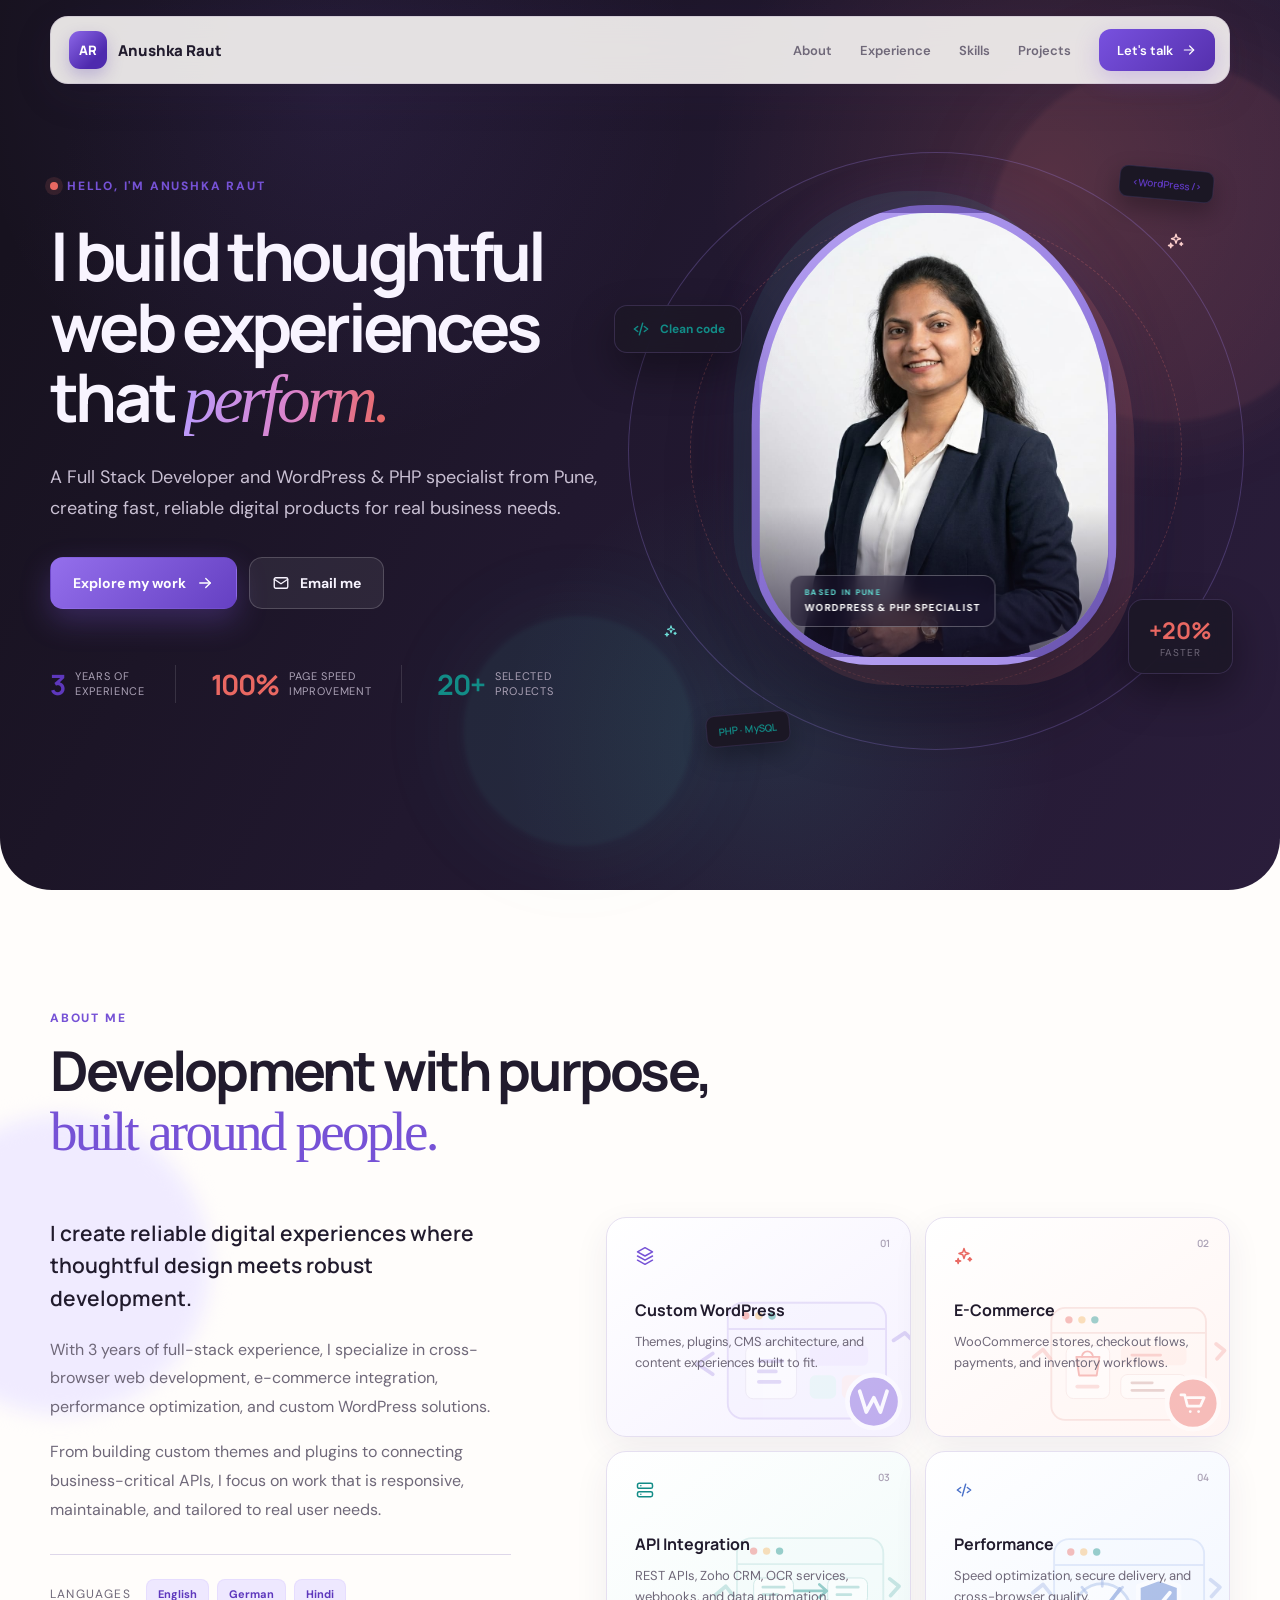
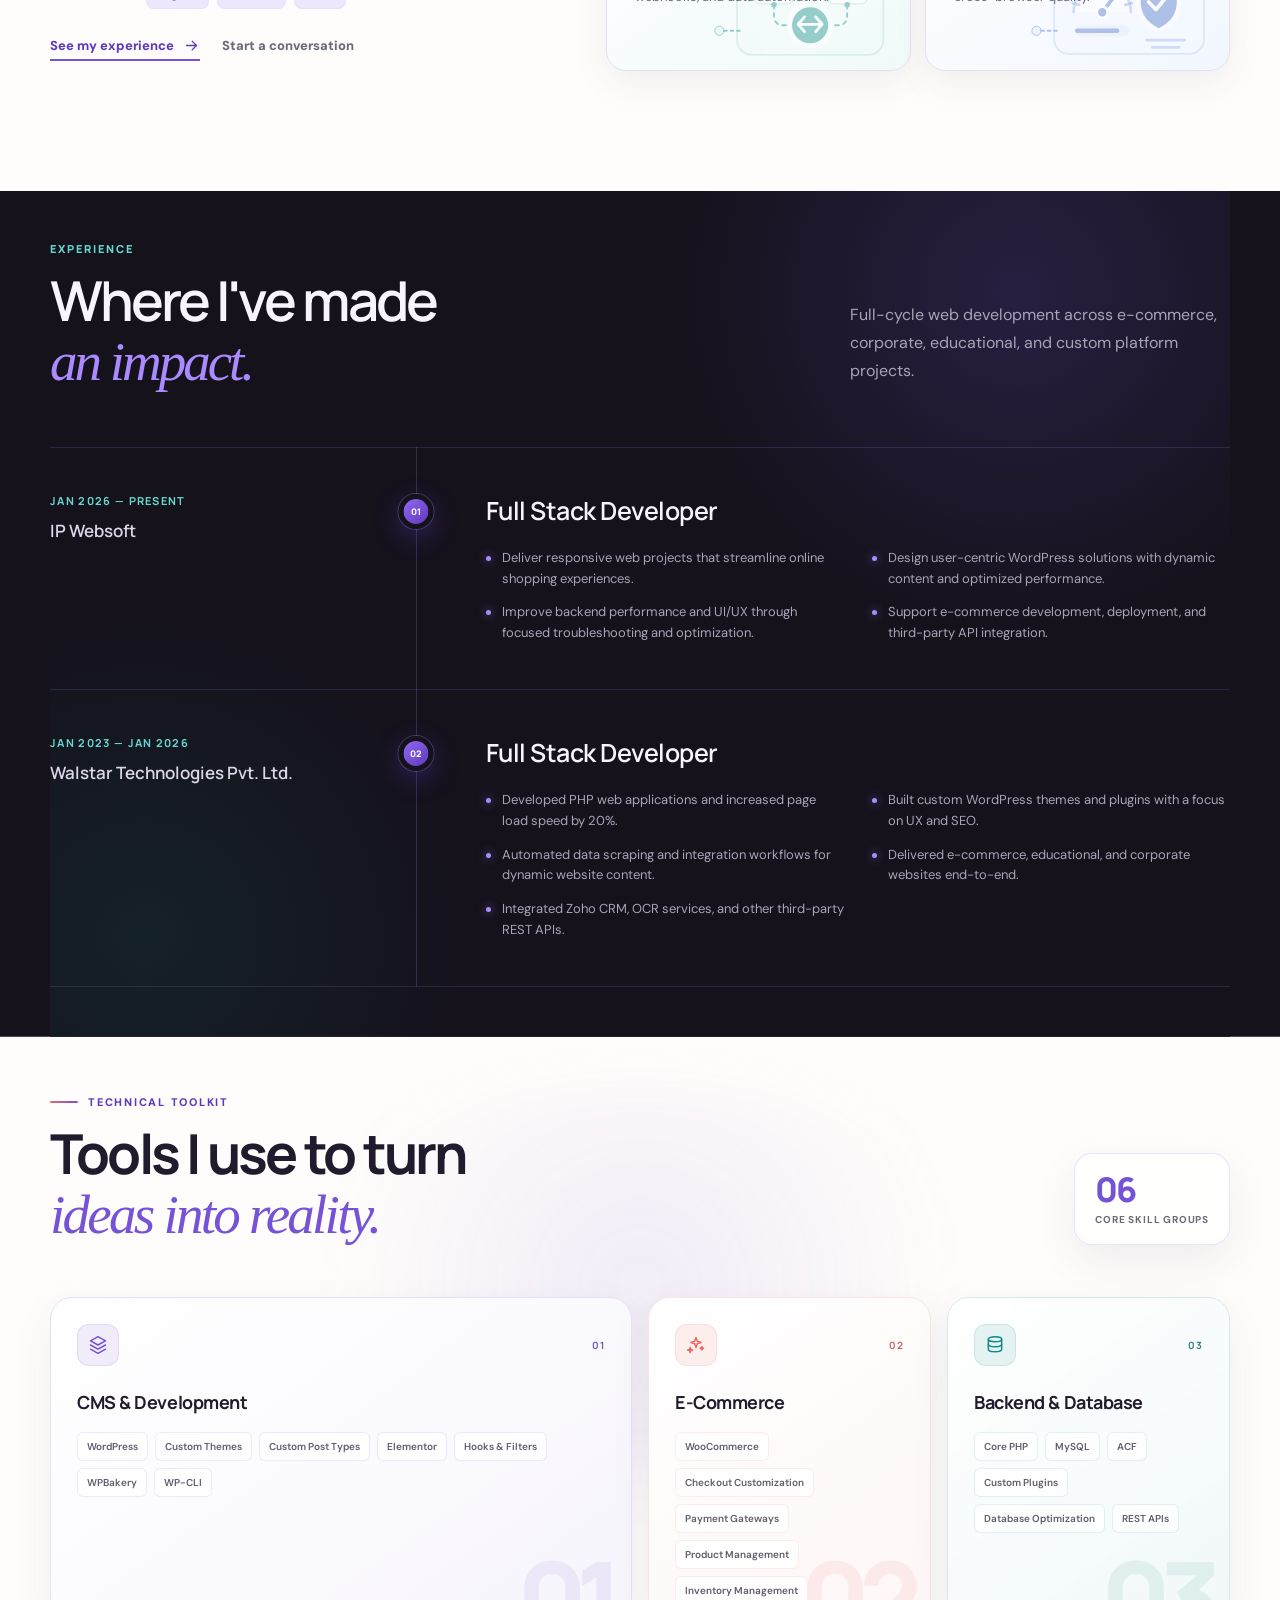
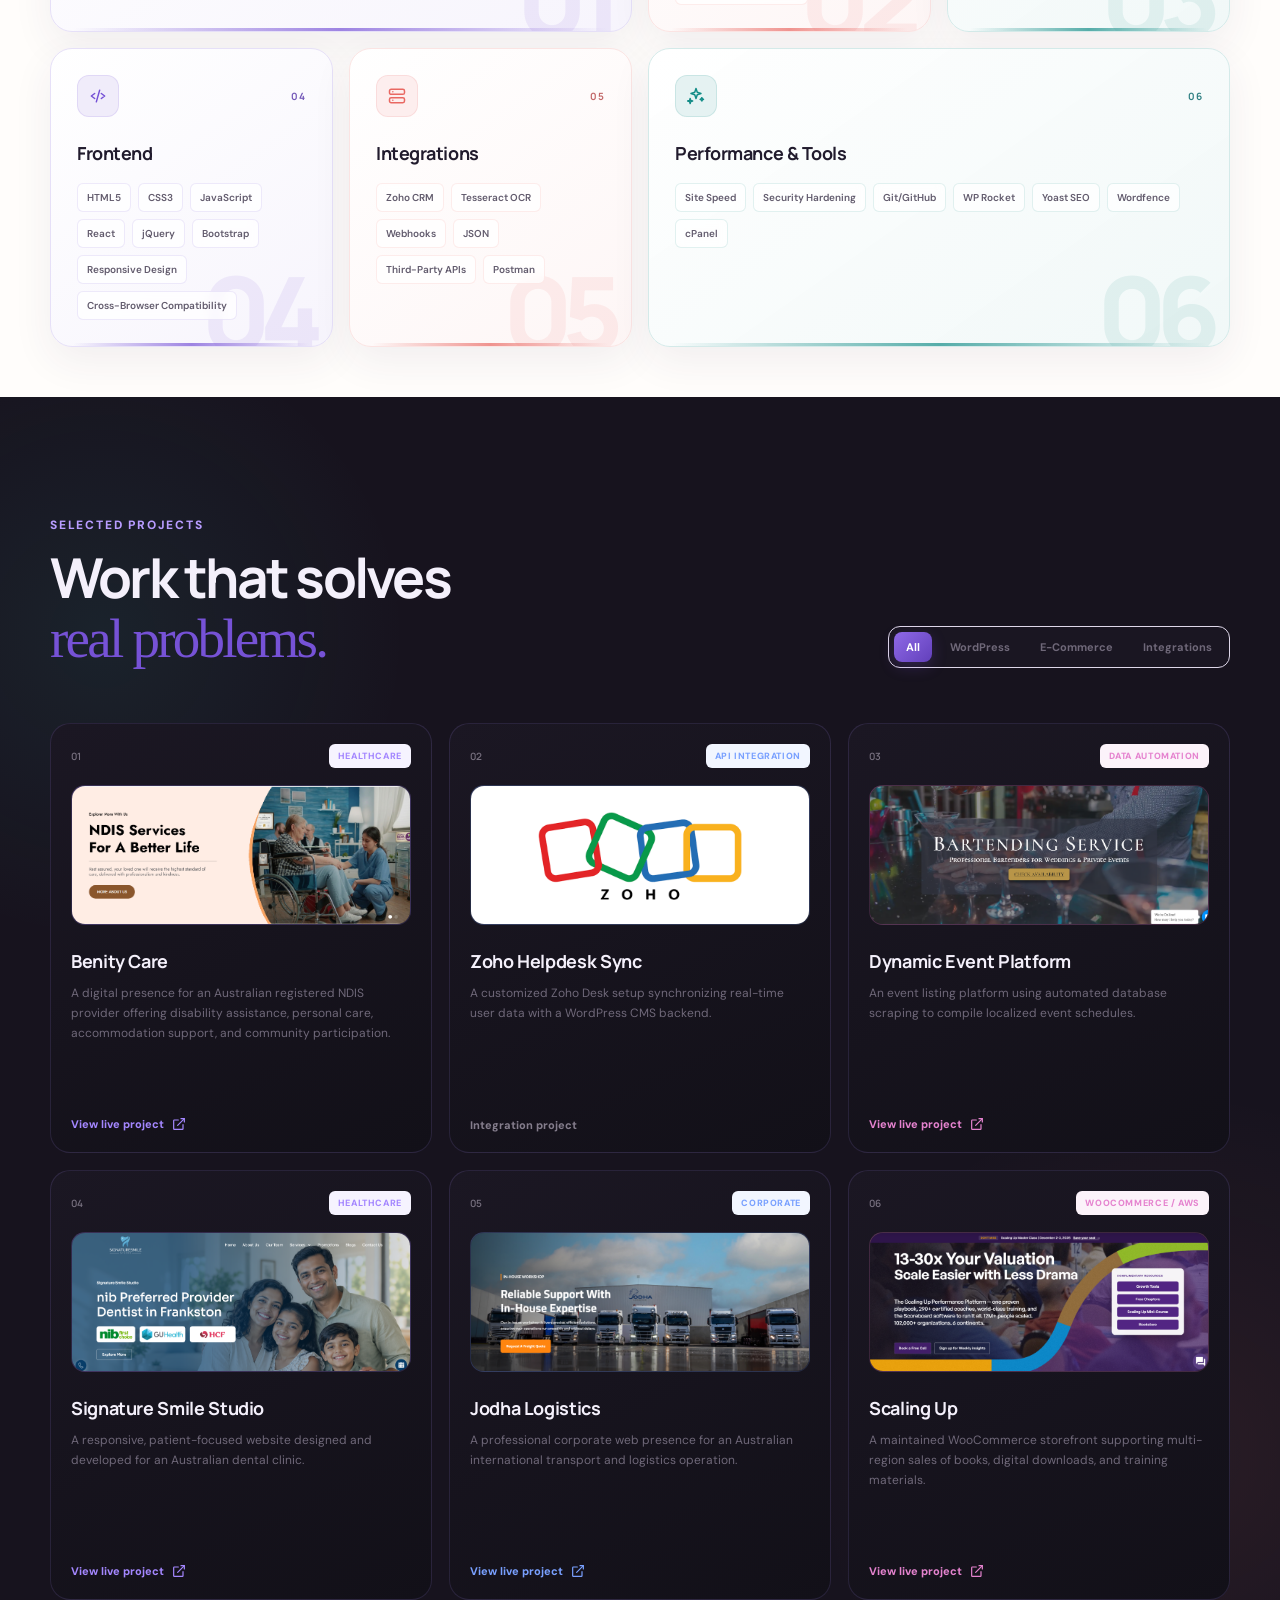
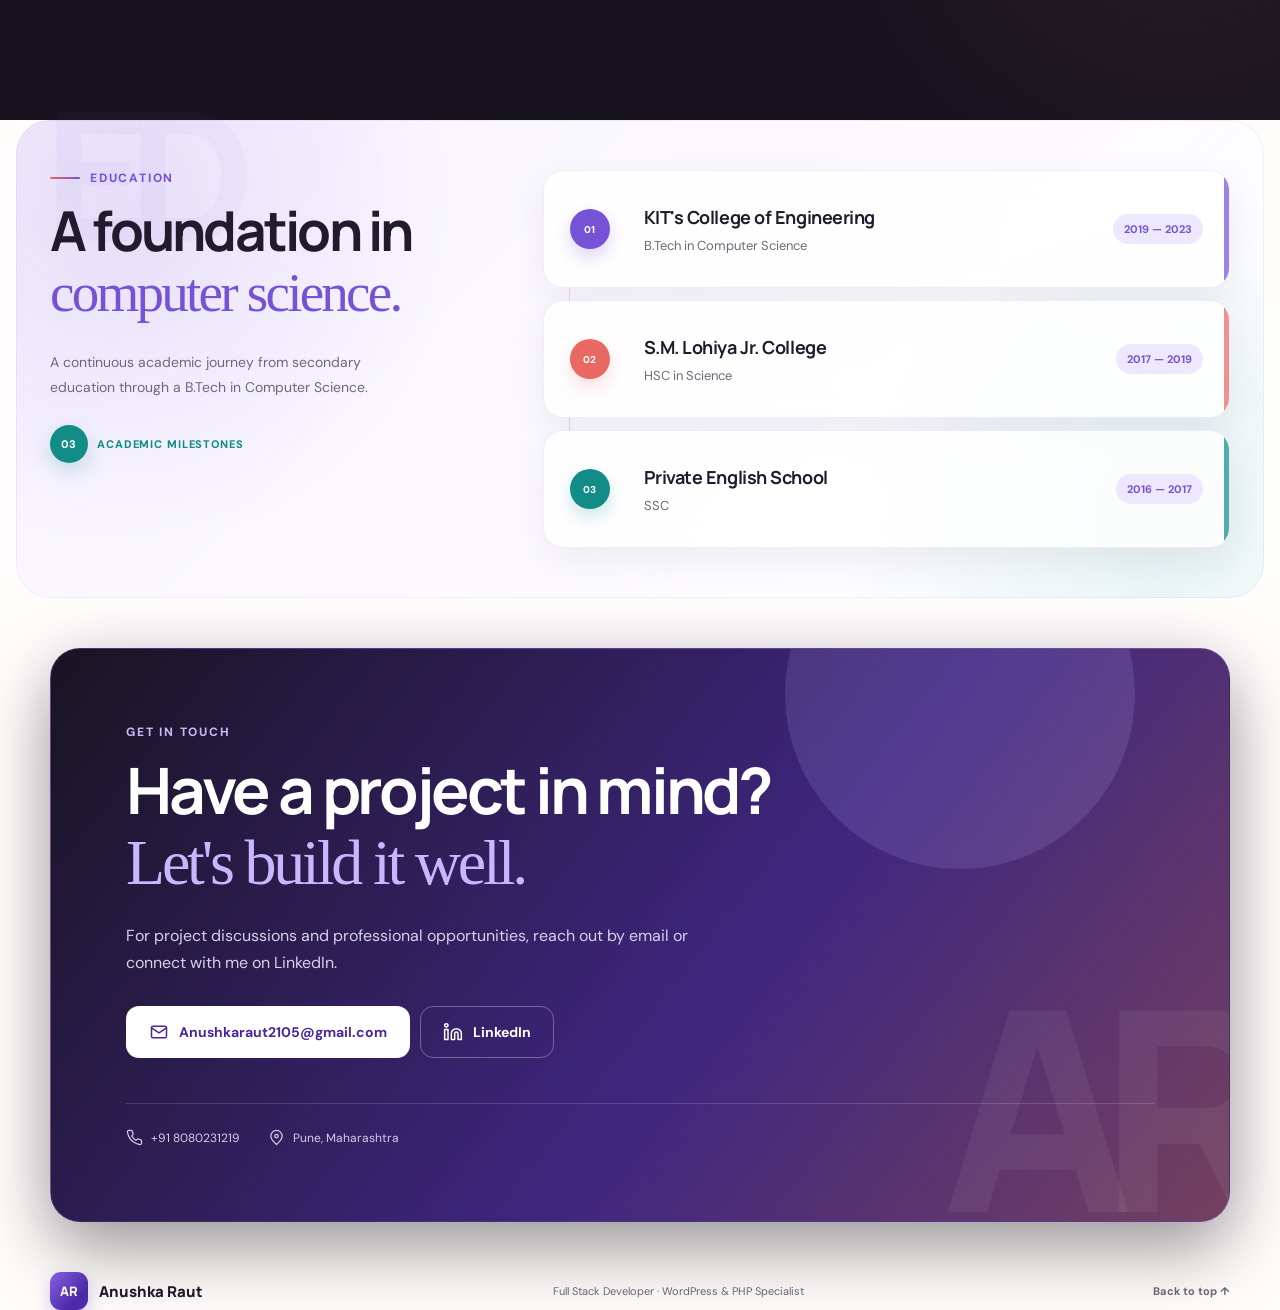
==== commit 1b6e3abc: "Add files via upload" ====
--- a/index.html
+++ b/index.html
@@ -5,9 +5,9 @@
     <meta name="viewport" content="width=device-width, initial-scale=1.0" />
     <meta name="description" content="Anushka Raut — Full Stack Developer and WordPress & PHP specialist in Pune." />
     <title>Anushka Raut | Full Stack Developer</title>
-    <link rel="icon" href="/favicon.svg" />
-    <link rel="stylesheet" href="/style.css" />
-    <script type="module" src="/script.js"></script>
+    <link rel="icon" href="./public/favicon.svg" />
+    <link rel="stylesheet" href="./style.css" />
+    <script type="module" src="./script.js"></script>
   </head>
   <body>
 <div class="app-shell">
@@ -94,7 +94,7 @@
 </span>
 <span class="portrait-scan">
 </span>
-<img src="/anushka-raut-portrait.jpg" alt="Anushka Raut" class="absolute inset-0 h-full w-full object-cover object-top"/>
+<img src="./public/anushka-raut-portrait.jpg" alt="Anushka Raut" class="absolute inset-0 h-full w-full object-cover object-top"/>
 <small>
 <span>Based in Pune</span>WordPress &amp; PHP Specialist</small>
 </div>
@@ -440,7 +440,7 @@
 <span class="project-label">Healthcare</span>
 </div>
 <div class="project-symbol" aria-hidden="true">
-<img src="/benity-care-project.jpg" alt="" class="h-full w-full object-cover"/>
+<img src="./public/benity-care-project.jpg" alt="" class="h-full w-full object-cover"/>
 </div>
 <div class="project-content">
 <h3>Benity Care</h3>
@@ -462,7 +462,7 @@
 <span class="project-label">API Integration</span>
 </div>
 <div class="project-symbol" aria-hidden="true">
-<img src="/zoho-project-logo.png" alt="" class="h-[140px] w-[360px] max-h-full max-w-full bg-white object-contain p-3"/>
+<img src="./public/zoho-project-logo.png" alt="" class="h-[140px] w-[360px] max-h-full max-w-full bg-white object-contain p-3"/>
 </div>
 <div class="project-content">
 <h3>Zoho Helpdesk Sync</h3>
@@ -476,7 +476,7 @@
 <span class="project-label">Data Automation</span>
 </div>
 <div class="project-symbol" aria-hidden="true">
-<img src="/dynamic-event-project.jpg" alt="" class="h-[140px] w-[360px] max-h-full max-w-full object-cover"/>
+<img src="./public/dynamic-event-project.jpg" alt="" class="h-[140px] w-[360px] max-h-full max-w-full object-cover"/>
 </div>
 <div class="project-content">
 <h3>Dynamic Event Platform</h3>
@@ -498,7 +498,7 @@
 <span class="project-label">Healthcare</span>
 </div>
 <div class="project-symbol" aria-hidden="true">
-<img src="/signature-smile-project.jpg" alt="" class="h-[140px] w-[360px] max-h-full max-w-full object-cover"/>
+<img src="./public/signature-smile-project.jpg" alt="" class="h-[140px] w-[360px] max-h-full max-w-full object-cover"/>
 </div>
 <div class="project-content">
 <h3>Signature Smile Studio</h3>
@@ -520,7 +520,7 @@
 <span class="project-label">Corporate</span>
 </div>
 <div class="project-symbol" aria-hidden="true">
-<img src="/imports/Screenshot_2026-11-04_104848-1.png" alt="" class="h-[140px] w-[360px] max-h-full max-w-full object-cover"/>
+<img src="./imports/Screenshot_2026-11-04_104848-1.png" alt="" class="h-[140px] w-[360px] max-h-full max-w-full object-cover"/>
 </div>
 <div class="project-content">
 <h3>Jodha Logistics</h3>
@@ -542,7 +542,7 @@
 <span class="project-label">WooCommerce / AWS</span>
 </div>
 <div class="project-symbol" aria-hidden="true">
-<img src="/imports/Screenshot_2026-11-04_105042.png" alt="" class="h-[140px] w-[360px] max-h-full max-w-full object-cover"/>
+<img src="./imports/Screenshot_2026-11-04_105042.png" alt="" class="h-[140px] w-[360px] max-h-full max-w-full object-cover"/>
 </div>
 <div class="project-content">
 <h3>Scaling Up</h3>
